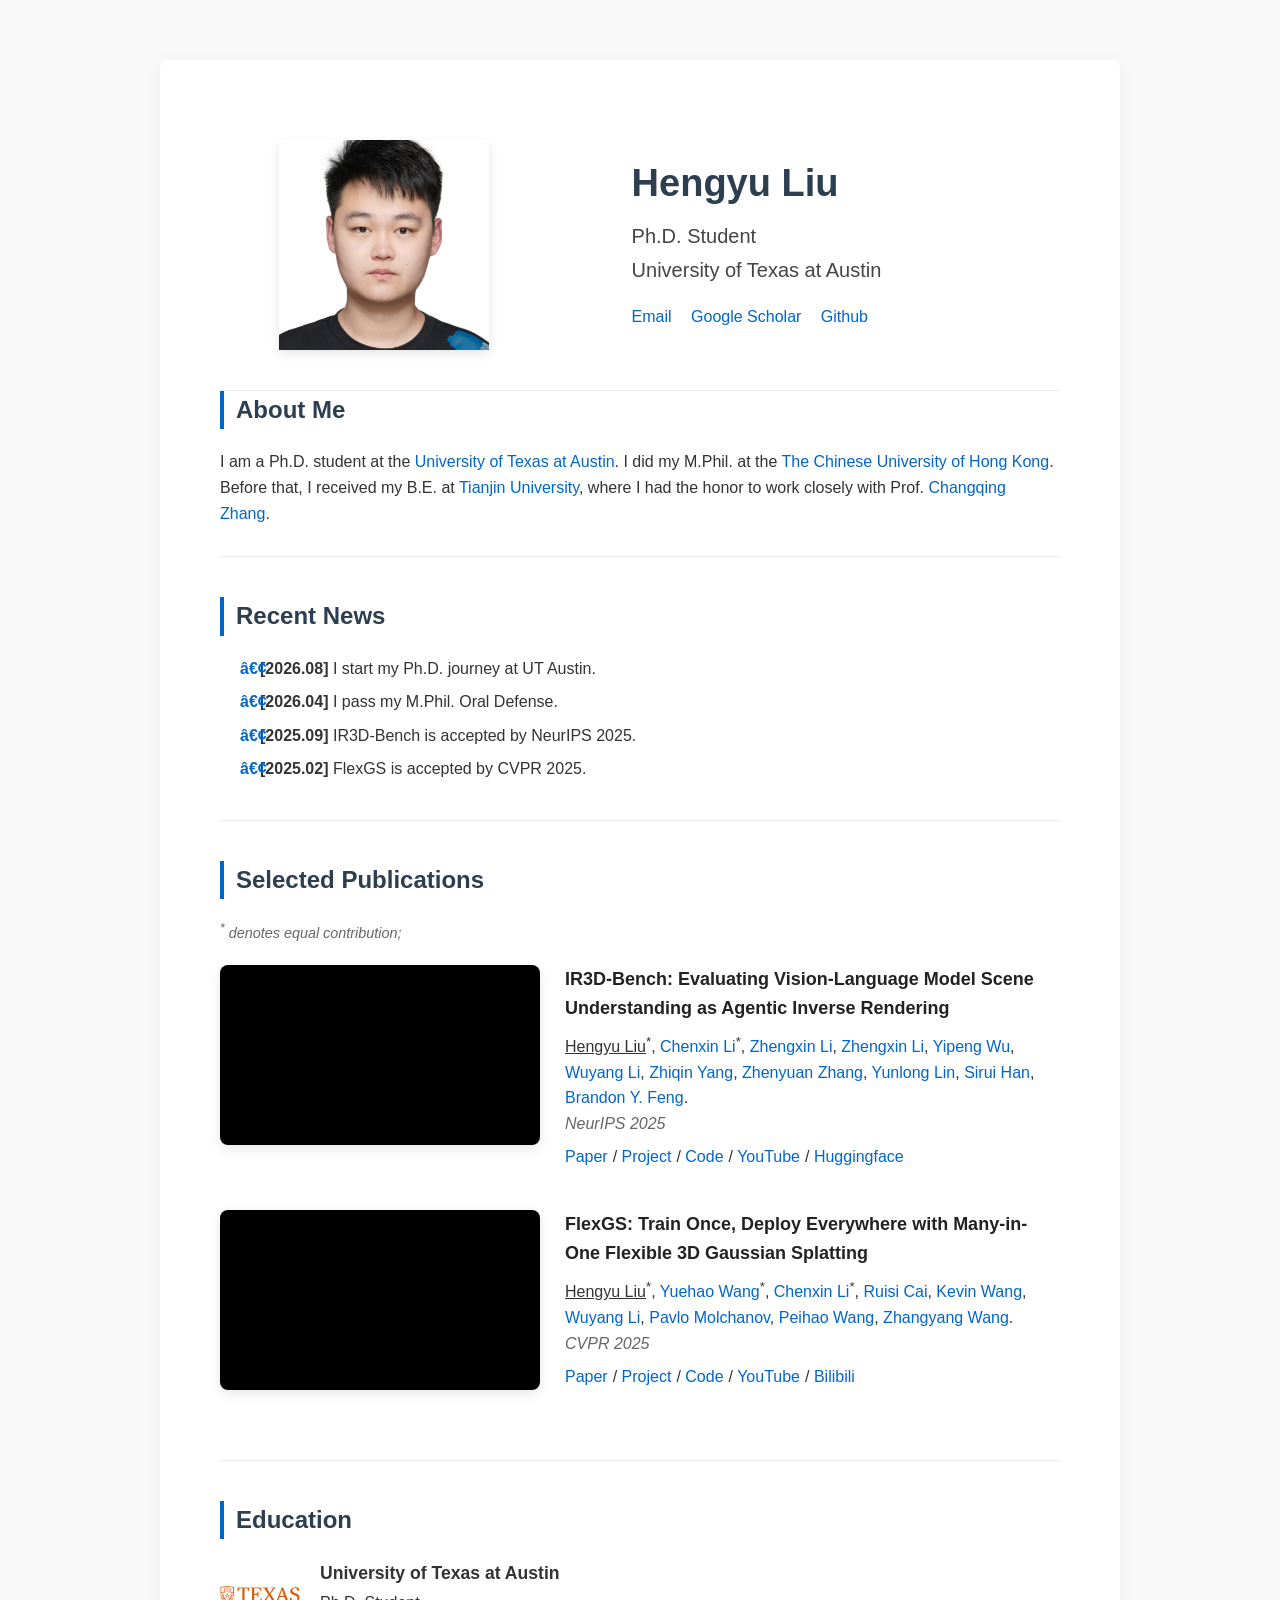
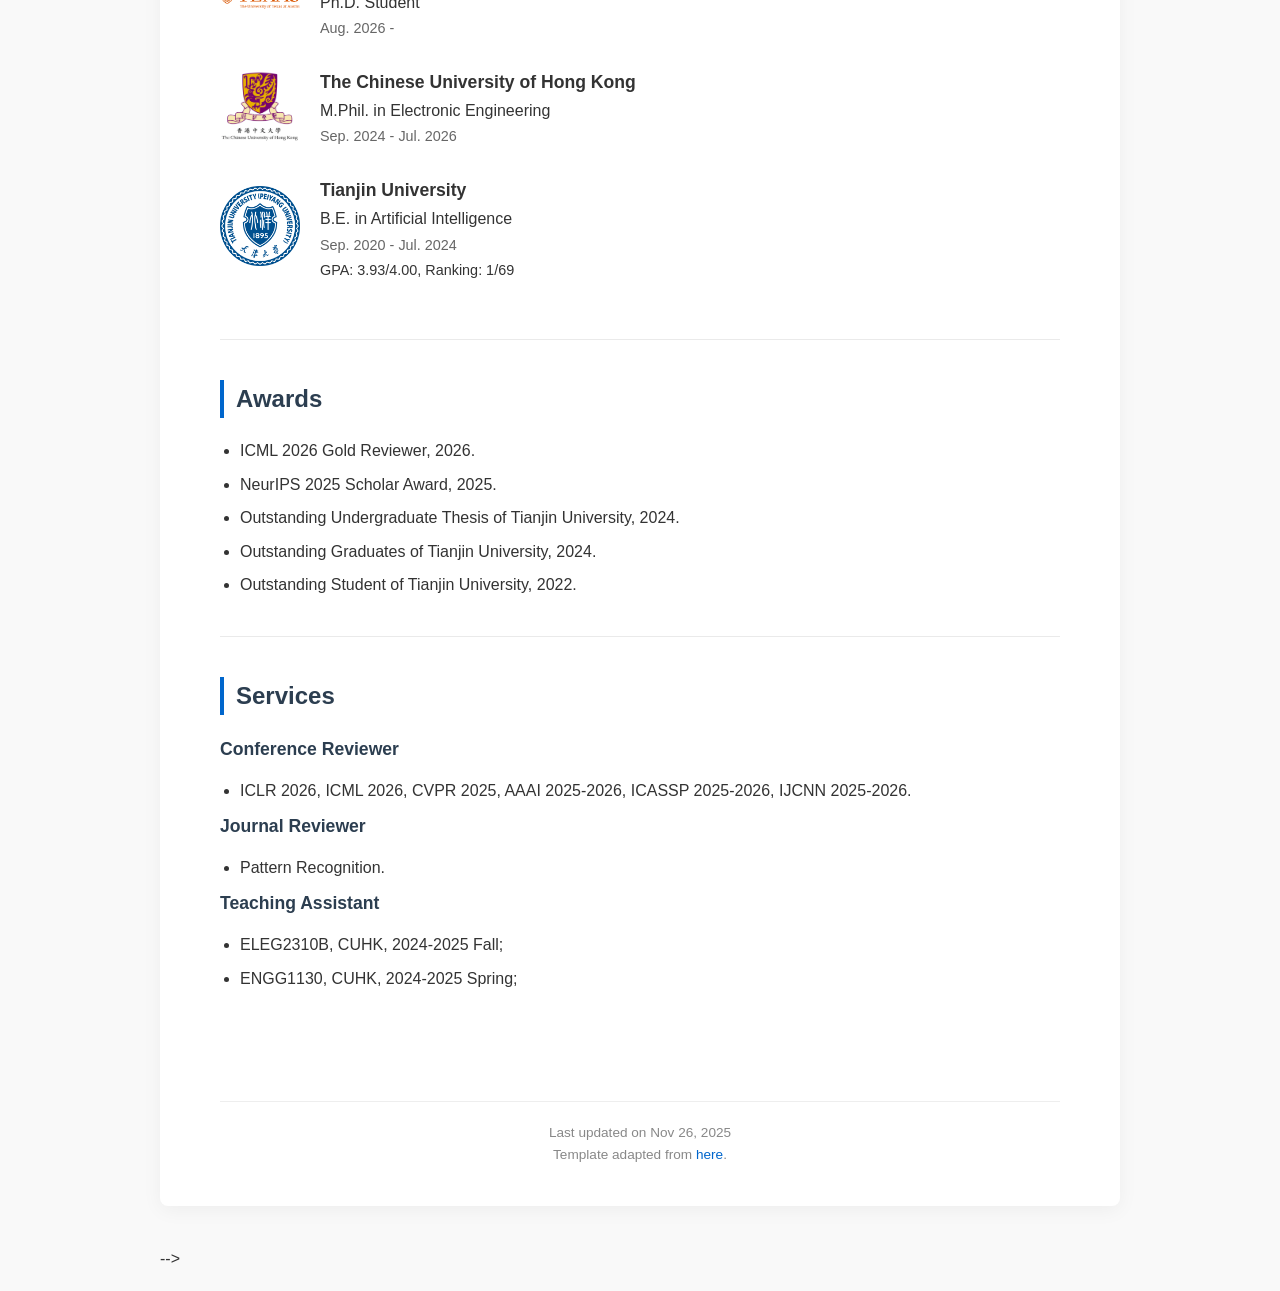
==== index.html @ 603cde4c "Revise profile details and news updates Updated profile information and recent news section." ====
<!DOCTYPE html>
<!-- <!DOCTYPE html>
<html lang="en">

<head>
   <meta charset="UTF-8">
   <meta name="viewport" content="width=device-width, initial-scale=1.0">
   <title>Hengyu Liu's Homepage</title>
   <link rel="shortcut icon" href="./pic/cover.ico" type="image/x-icon">
   
   <!-- Google Fonts -->
<link rel="preconnect" href="https://fonts.googleapis.com">
<link rel="preconnect" href="https://fonts.gstatic.com" crossorigin>
<link href="https://fonts.googleapis.com/css2?family=Lato:wght@300;400;700&family=Roboto:wght@300;400;500;700&display=swap" rel="stylesheet">

<style>
/* --- Global Variables & Reset --- */
:root {
--primary-color: #2c3e50;
--accent-color: #0066cc;
--accent-hover: #004499;
--text-color: #333;
--light-text: #666;
--bg-color: #f9f9f9;
--container-bg: #ffffff;
--border-color: #eaeaea;
--spacing-unit: 20px;
}

* {
box-sizing: border-box;
margin: 0;
padding: 0;
}

body {
font-family: 'Lato', 'Roboto', sans-serif;
background-color: var(--bg-color);
color: var(--text-color);
line-height: 1.6;
font-size: 16px;
}

a {
color: var(--accent-color);
text-decoration: none;
transition: color 0.2s ease;
}

a:hover {
color: var(--accent-hover);
text-decoration: underline;
}

/* --- Layout Container --- */
.container {
max-width: 960px;
margin: 40px auto;
background-color: var(--container-bg);
padding: 40px 60px;
box-shadow: 0 4px 20px rgba(0, 0, 0, 0.05);
border-radius: 8px;
}

section {
margin-bottom: 40px;
border-bottom: 1px solid var(--border-color);
padding-bottom: 30px;
}

section:last-of-type {
border-bottom: none;
}

h1, h2, h3 {
color: var(--primary-color);
margin-bottom: 15px;
}

h1 { font-size: 2.2rem; font-weight: 700; }
h2 { font-size: 1.5rem; border-left: 4px solid var(--accent-color); padding-left: 12px; margin-bottom: 20px; }
h3 { font-size: 1.1rem; font-weight: 600; }

/* --- Profile Section --- */
.profile-section {
display: flex;           /* 使用弹性布局让图片和文字并排 */
align-items: center;     /* 垂直居中对齐 */
max-width: 1000px;        /* 限制最大宽度 */
margin: 0 auto;          /* 居中显示 */
padding: 40px 0;

/* 【关键修改 1】文字整体向右移动 */
/* 增加 gap 的数值，可以让文字离图片更远，从而视觉上向右移 */
gap: 17%; 
}

.profile-img {
width: 210px;            /* 头像宽度 */
height: 210px;           /* 头像高度 */

object-fit: cover;       /* 防止图片变形 */
box-shadow: 0 4px 10px rgba(0,0,0,0.1); /* 轻微阴影 */
flex-shrink: 0;          /* 防止头像被压缩 */
margin-left: 7%; /* 你可以调整这个值 */
}

/* --- 文字信息容器 --- */
.profile-info {
text-align: left;
}

.profile-info h1 {
font-size: 38px;
font-weight: 700;
color: #2c3e50;

/* 名字下方的间距 */
margin: 0 0 15px 0; 
line-height: 1.2;
}

/* --- 详细信息 (H3) --- */
/* 【关键修改 2】行间距变小 */
.profile-info h3 {
font-size: 20px;
font-weight: 400; /* 去掉加粗，让它看起来更像正文 */
color: #444;

/* 这里控制行间距：上下边距设得很小 */
margin: 0 0 6px 0; 
line-height: 1.4;
}

/* --- 链接区域 --- */
.profile-links {
margin-top: 20px; /* 链接与上方文字的距离 */
}

.profile-links a {
color: #0066cc;
text-decoration: none;
margin-right: 15px; /* 链接之间的间距 */
font-weight: 500;
font-size: 16px;
}

.profile-links a:hover {
text-decoration: underline;
}

/* 手机端适配：屏幕变窄时自动改为上下排列 */
@media (max-width: 768px) {
.profile-section {
flex-direction: column;
text-align: center;
gap: 20px;
}
.profile-info {
text-align: center;
}
}

/* --- News Section --- */
ul { padding-left: 20px; }
li { margin-bottom: 8px; }

.news-list li {
list-style-type: none;
position: relative;
padding-left: 20px;
}
.news-list li::before {
content: "•";
color: var(--accent-color);
font-weight: bold;
position: absolute;
left: 0;
}

.hidden-news { display: none; }

button#show-more-btn {
background-color: transparent;
border: 1px solid var(--accent-color);
color: var(--accent-color);
padding: 6px 12px;
border-radius: 4px;
cursor: pointer;
font-size: 0.9rem;
margin-top: 10px;
transition: all 0.2s;
}

button#show-more-btn:hover {
background-color: var(--accent-color);
color: #fff;
}

/* --- Publications Section --- */
.pub-note {
font-size: 0.9rem;
color: var(--light-text);
margin-bottom: 20px;
font-style: italic;
}

.pub-item {
display: flex;
gap: 25px;
margin-bottom: 30px;
align-items: flex-start;
}

.pub-img-container {
flex-shrink: 0;
width: 220px;
}

.pub-img-container img {
width: 100%;
border-radius: 6px;
box-shadow: 0 2px 8px rgba(0,0,0,0.1);
transition: transform 0.2s;
}

.pub-img-container img:hover {
transform: scale(1.02);
}

.pub-content {
flex-grow: 1;
}

.pub-title {
font-size: 1.1rem;
font-weight: 700;
color: var(--primary-color);
margin-bottom: 6px;
}

.pub-venue {
font-style: italic;
color: var(--light-text);
margin-bottom: 8px;
}

.pub-links a {
margin-right: 12px;
font-size: 0.95rem;
display: inline-block;
}

/* --- Education Section --- */
.edu-item {
display: flex;
gap: 20px;
margin-bottom: 25px;
align-items: center;
}

.edu-logo {
width: 80px;
flex-shrink: 0;
text-align: center;
}

.edu-logo img {
max-width: 100%;
max-height: 80px;
}

.edu-info div { margin-bottom: 2px; }
.edu-school { font-weight: 700; font-size: 1.1rem; }

/* --- Footer --- */
footer {
text-align: center;
font-size: 0.85rem;
color: #888;
margin-top: 60px;
padding-top: 20px;
border-top: 1px solid #eee;
}

/* --- Responsive Design --- */
@media (max-width: 768px) {
.container {
margin: 0;
padding: 20px;
width: 100%;
border-radius: 0;
box-shadow: none;
}

.profile-section {
flex-direction: column;
text-align: center;
gap: 20px;
}

.profile-links {
justify-content: center;
}

.pub-item {
flex-direction: column;
}

.pub-img-container {
width: 100%;
max-width: 300px;
margin-bottom: 10px;
}

.edu-item {
flex-direction: column;
text-align: center;
}
}

body {
font-family: 'Segoe UI', Tahoma, Geneva, Verdana, sans-serif;
line-height: 1.6;
color: #333;
max-width: 1000px;
margin: 0 auto;
padding: 20px;
}

/* 单个发表物项目的布局容器 */
.pub-item {
display: flex;          /* 启用弹性布局，让视频和文字并排 */
gap: 25px;              /* 视频和文字之间的间距 */
margin-bottom: 40px;    /* 每个项目之间的垂直间距 */
align-items: flex-start; /* 顶部对齐 */
}

/* 视频容器：统一控制长宽 */
.pub-img-container {
flex: 0 0 320px;        /* 【关键】固定宽度 320px，不随页面缩放 */
height: 180px;          /* 【关键】固定高度 180px，确保上下一致 */

background-color: #000; /* 背景色，防止视频加载前留白 */
border-radius: 8px;     /* 圆角 */
box-shadow: 0 4px 12px rgba(0,0,0,0.1); /* 阴影效果 */
overflow: hidden;       /* 超出圆角的部分隐藏 */
position: relative;
}

/* 视频本身的样式 */
.pub-img-container video {
width: 100%;            /* 撑满容器宽度 */
height: 100%;           /* 撑满容器高度 */
object-fit: cover;      /* 【核心】保持比例填充，多余部分自动裁剪，不拉伸变形 */
display: block;
}

/* 右侧文字内容区域 */
.pub-content {
flex: 1;                /* 占据剩余的所有宽度 */
display: flex;
flex-direction: column;
justify-content: center; /* 让文字块在垂直方向稍微居中一点，或者用 flex-start 靠上 */
min-height: 180px;       /* 最小高度与视频一致，保证排版整齐 */
}

.pub-title {
font-size: 18px;
font-weight: 700;
margin-bottom: 8px;
color: #222;
}

.pub-authors a {
color: #555;
text-decoration: none;
/* border-bottom: 1px solid #ccc; */

/* 强制去除右边距和内边距，防止句号分离 */
margin: 0 !important;
padding: 0 !important;
display: inline; 
}

.pub-venue {
font-style: italic;
color: #666;
margin-bottom: 8px;
}

.pub-content a {
color: #0066cc;
text-decoration: none;
margin-right: 5px;
}

.pub-content a:hover {
text-decoration: underline;
}

/* 移动端适配：屏幕变窄时改为上下排列 */
@media (max-width: 768px) {
.pub-item {
flex-direction: column;
}
.pub-img-container {
width: 100%;
flex: none;
height: auto;
aspect-ratio: 16/9; /* 移动端保持16:9比例 */
}
.pub-content {
min-height: auto;
}
}
</style>
</head>

<body>

<div class="container">
<!-- Profile Section -->
<section class="profile-section">
<img class="profile-img" src="./pic/3.jpg" alt="Hengyu Liu" onerror="this.src='https://via.placeholder.com/180?text=Avatar'">
<div class="profile-info">
<h1>Hengyu Liu</h1>
<!-- <h3 class="profile-chinese-name">刘恒宇</h3> -->
<h3>Ph.D. Student</h3>
<h3>University of Texas at Austin</h3>
<h3></h3>
<div class="profile-links">
<a href="mailto:hy.liu321@utexas.edu">Email</a>
<a href="https://scholar.google.com/citations?user=UiejE-oAAAAJ&hl=en">Google Scholar</a>
<!-- <a href="#">CV</a> -->
<a href="https://github.com/LiuHengyu321">Github</a>
</div>
</div>
</section>

<!-- About Section -->
<section>
<h2>About Me</h2>
<p>
I am a Ph.D. student at the <a href="https://www.utexas.edu/"> University of Texas at Austin</a>.
I did my M.Phil. at the <a href="https://www.ee.cuhk.edu.hk/en-gb/">The Chinese University of Hong Kong</a>. 
Before that, I received my B.E. at <a href="https://www.tju.edu.cn/">Tianjin University</a>, 
where I had the honor to work closely with Prof. <a href="http://cic.tju.edu.cn/faculty/zhangchangqing/research.html">Changqing Zhang</a>.
<!-- I'm currently focusing on 3D Computer Vision and its application in video worlding and VLM agents. -->
</p>
<!-- <br> -->
<!-- <p>
               I'm currently focusing on 3D Computer Vision and its interaction with Video World Model.
           </p> -->
</section>

<!-- News Section -->
<section>
<h2>Recent News</h2>
<ul class="news-list" id="news-list">
<li><strong>[2026.08]</strong> I start my Ph.D. journey at UT Austin.</li>
<li><strong>[2026.04]</strong> I pass my M.Phil. Oral Defense.</li>
<li><strong>[2025.09]</strong> IR3D-Bench is accepted by NeurIPS 2025.</li>
<li><strong>[2025.02]</strong> FlexGS is accepted by CVPR 2025.</li>
<!-- <li><strong>[2025.01]</strong> Hide-In-Motion is accepted by ICRA 2025.</li> -->
<!-- <li><strong>[2025.01]</strong> InstantSplamp is accepted by ICLR 2025.</li> -->
<!-- <li><strong>[2024.07]</strong> LGS, Endora is accepted by MICCAI 2024.</li> -->
</ul>
</section>

<!-- Publications Section -->
<section>
<h2>Selected Publications</h2>
<!-- My research currently focusing on Vision-Language Model and 3D Computer Vision. Below are my publications. -->
<div class="pub-note"><sup>*</sup> denotes equal contribution;</div>
<div class="pub-item">
<div class="pub-img-container">
<video autoplay loop muted playsinline>
<source src="https://ir3d-bench.github.io/static/img/ir3d-demo1.webm" type="video/mp4">
Your browser does not support the video tag.
</video>
</div>
<div class="pub-content">
<div class="pub-title">IR3D-Bench: Evaluating Vision-Language Model Scene Understanding as Agentic Inverse Rendering</div>
<div class="pub-authors">
<u>Hengyu Liu</u><sup>*</sup>, 
<a href="https://chenxinli001.github.io/">Chenxin Li</a><sup>*</sup>,
<a href="https://github.com/Lizx123456">Zhengxin Li</a>,
<a href="https://github.com/Lizx123456">Zhengxin Li</a>,
<a href="https://github.com/wind-bell999">Yipeng Wu</a>, <br>
<a href="https://wymancv.github.io/wuyang.github.io/">Wuyang Li</a>,
<a href="https://visitworld123.github.io/">Zhiqin Yang</a>,
<a href="https://openreview.net/profile?id=~Zhenyuan_Zhang2">Zhenyuan Zhang</a>,
<a href="https://lyl1015.github.io/">Yunlong Lin</a>,
<a href="https://facultyprofiles.hkust.edu.hk/profiles.php?profile=sirui-han-siruihan">Sirui Han</a>,
<a href="https://brandonyfeng.github.io/">Brandon Y. Feng</a>.
</div>
<div class="pub-venue">NeurIPS 2025</div>
<div>
<a href="https://arxiv.org/abs/2506.23329">Paper</a>/
<a href="https://ir3d-bench.github.io/">Project</a>/
<a href="https://github.com/LiuHengyu321/IR3D-Bench">Code</a>/
<a href="https://youtu.be/tuFEgTn0gnM">YouTube</a>/
<a href="https://huggingface.co/datasets/Piang/IR3D-bench">Huggingface</a>
</div>
</div>
</div>

<!-- Item 2 -->
<div class="pub-item">
<div class="pub-img-container">
<video autoplay loop muted playsinline>
<source src="https://flexgs.github.io/media/demo_video_updated.mp4" type="video/mp4">
Your browser does not support the video tag.
</video>
</div>
<div class="pub-content">
<div class="pub-title">FlexGS: Train Once, Deploy Everywhere with Many-in-One Flexible 3D Gaussian Splatting</div>
<div class="pub-authors">
<u>Hengyu Liu</u><sup>*</sup>, 
<a href="https://yuehaolab.com/">Yuehao Wang</a><sup>*</sup>, 
<a href="https://chenxinli001.github.io/">Chenxin Li</a><sup>*</sup>, 
<a href="https://cairuisi.github.io/">Ruisi Cai</a>,
<a href="https://www.kevin-ai.com/">Kevin Wang</a>,
<a href="https://wymancv.github.io/wuyang.github.io/">Wuyang Li</a>,
<a href="https://www.pmolchanov.com/">Pavlo Molchanov</a>,
<a href="https://peihaowang.github.io/">Peihao Wang</a>,
<a href="https://www.ece.utexas.edu/people/faculty/atlas-wang">Zhangyang Wang</a>.
</div>
<div class="pub-venue">CVPR 2025</div>
<div>
<a href="https://arxiv.org/abs/2506.04174">Paper</a>/
<a href="https://flexgs.github.io/">Project</a>/
<a href="https://github.com/LiuHengyu321/FlexGS">Code</a>/
<a href="https://www.youtube.com/watch?v=k6aDJUfxs4Q">YouTube</a>/
<a href="https://www.bilibili.com/video/BV1tMKwz7E5h/?spm_id_from=333.337.search-card.all.click&vd_source=93eefe5f49ec3d245c36a0e355fd2183">Bilibili</a>
</div>
</div>
</div>

<!-- Paper 2 -->
<!-- <div class="pub-item">
               <div class="pub-img-container">
                   <img src="./paper_img/instantsplamp.png" alt="InstantSplamp" onerror="this.src='https://via.placeholder.com/300x180?text=InstantSplamp'">
               </div>
               <div class="pub-content">
                   <div class="pub-title">InstantSplamp: Fast and Generalizable Stenography Framework for Generative Gaussian Splatting</div>
                   <div class="pub-authors">
                       Chenxin Li<sup>*</sup>, <strong>Hengyu Liu<sup>*</sup></strong>, Zhiwen Fan, Wuyang Li, Yifan Liu, Panwang Pan, Yixuan Yuan.
                   </div>
                   <div class="pub-venue">ICLR 2025</div>
                   <div class="pub-links">
                       <a href="https://proceedings.iclr.cc/paper_files/paper/2025/hash/1e1cf05517b959c1ce5934734efc421b-Abstract-Conference.html">[Paper]</a>
                       <a href="https://gaussian-stego.github.io/">[Project]</a>
                       <a href="https://github.com/CUHK-AIM-Group/InstantSplamp">[Code]</a>
                   </div>
               </div>
           </div> -->

<!-- Paper 3 -->
<!-- <div class="pub-item">
               <div class="pub-img-container">
                   <img src="./paper_img/hide-in-motion.jpg" alt="Hide-in-Motion" onerror="this.src='https://via.placeholder.com/300x180?text=Hide-in-Motion'">
               </div>
               <div class="pub-content">
                   <div class="pub-title">Hide-in-Motion: Embedding Steganographic Copyright Information into 4D Gaussian Splatting Assets</div>
                   <div class="pub-authors">
                       <strong>Hengyu Liu<sup>*</sup></strong>, Chenxin Li<sup>*</sup>, Wentao Pan, Zhiqin Yang, Yifeng Yang, Yifan Liu, Wuyang Li, Yixuan Yuan.
                   </div>
                   <div class="pub-venue">ICRA 2025</div>
                   <div class="pub-links">
                       <a href="https://ieeexplore.ieee.org/abstract/document/11128285">[Paper]</a>
                   </div>
               </div>
           </div> -->

<!-- Paper 4 -->
<!-- <div class="pub-item">
               <div class="pub-img-container">
                   <img src="./paper_img/lgs.png" alt="LGS" onerror="this.src='https://via.placeholder.com/300x180?text=LGS'">
               </div>
               <div class="pub-content">
                   <div class="pub-title">LGS: A Light-weight 4D Gaussian Splatting for Efficient Surgical Scene Reconstruction</div>
                   <div class="pub-authors">
                       <strong>Hengyu Liu<sup>*</sup></strong>, Yifan Liu<sup>*</sup>, Chenxin Li<sup>*</sup>, Wuyang Li, Yixuan Yuan.
                   </div>
                   <div class="pub-venue">MICCAI 2024</div>
                   <div class="pub-links">
                       <a href="https://arxiv.org/abs/2406.16073">[Paper]</a>
                       <a href="https://lgs-endo.github.io/">[Project]</a>
                       <a href="https://github.com/CUHK-AIM-Group/LGS">[Code]</a>
                   </div>
               </div>
           </div> -->

</section>

<!-- Education Section -->
<section>
<h2>Education</h2>

<div class="edu-item">
<div class="edu-logo">
<img src="./pic/ut_logo.png" alt="UT" onerror="this.src='https://via.placeholder.com/80?text=CUHK'">
</div>
<div class="edu-info">
<div class="edu-school">University of Texas at Austin</div>
<div>Ph.D. Student</div>
<div style="color: #666; font-size: 0.9rem;">Aug. 2026 - </div>
</div>
</div>

<div class="edu-item">
<div class="edu-logo">
<img src="./pic/cuhk_logo.png" alt="CUHK" onerror="this.src='https://via.placeholder.com/80?text=CUHK'">
</div>
<div class="edu-info">
<div class="edu-school">The Chinese University of Hong Kong</div>
<div>M.Phil. in Electronic Engineering</div>
<div style="color: #666; font-size: 0.9rem;">Sep. 2024 - Jul. 2026</div>
</div>
</div>

<div class="edu-item">
<div class="edu-logo">
<img src="./pic/TJU_logo.png" alt="TJU" onerror="this.src='https://via.placeholder.com/80?text=TJU'">
</div>
<div class="edu-info">
<div class="edu-school">Tianjin University</div>
<div>B.E. in Artificial Intelligence</div>
<!-- <div>B.E. </div> -->
<div style="color: #666; font-size: 0.9rem;">Sep. 2020 - Jul. 2024</div>
<div style="font-size: 0.9rem;">GPA: 3.93/4.00, Ranking: 1/69</div>
</div>
</div>
</section>

<!-- Awards Section -->
<section>
<h2>Awards</h2>
<ul>
<li>ICML 2026 Gold Reviewer, 2026.</li>
<li>NeurIPS 2025 Scholar Award, 2025.</li>
<li>Outstanding Undergraduate Thesis of Tianjin University, 2024.</li>
<li>Outstanding Graduates of Tianjin University, 2024.</li>
<li>Outstanding Student of Tianjin University, 2022.</li>
</ul>
</section>

<!-- Services Section -->
<section>
<h2>Services</h2>
<h3>Conference Reviewer</h3>
<ul>
<li>ICLR 2026, ICML 2026, CVPR 2025, AAAI 2025-2026, ICASSP 2025-2026, IJCNN 2025-2026.</li>
</ul>
<h3>Journal Reviewer</h3>
<ul>
<li>Pattern Recognition.</li>
</ul>
<h3>Teaching Assistant</h3>
<ul>
<li>ELEG2310B, CUHK, 2024-2025 Fall;</li>
<li>ENGG1130, CUHK, 2024-2025 Spring;</li>
</ul>


<div style="margin-top: 20px;">
<script type="text/javascript" id="clustrmaps" src="//clustrmaps.com/map_v2.js?d=IkOFG16vHZE12ExtgOnXo1JCutw8o4DHsDARY-SW9b4&cl=ffffff&w=a"></script>
</div>
</section>

<!-- Footer -->
<footer>
<p>Last updated on <time datetime="2025-11-26">Nov 26, 2025</time></p>
<p>Template adapted from <a href="https://www.xzhou.me/">here</a>.</p>
</footer>
</div>

<script>
// Logic for "Show More" button in News section
document.getElementById('show-more-btn').addEventListener('click', function() {
const hiddenItems = document.querySelectorAll('.hidden-news');
hiddenItems.forEach(item => {
item.style.display = 'list-item';
// Optional: add a small fade-in effect
item.style.opacity = 0;
setTimeout(() => item.style.opacity = 1, 50);
item.style.transition = 'opacity 0.5s';
});
this.style.display = 'none'; 
});
</script>
</body>
</html>
</html> -->
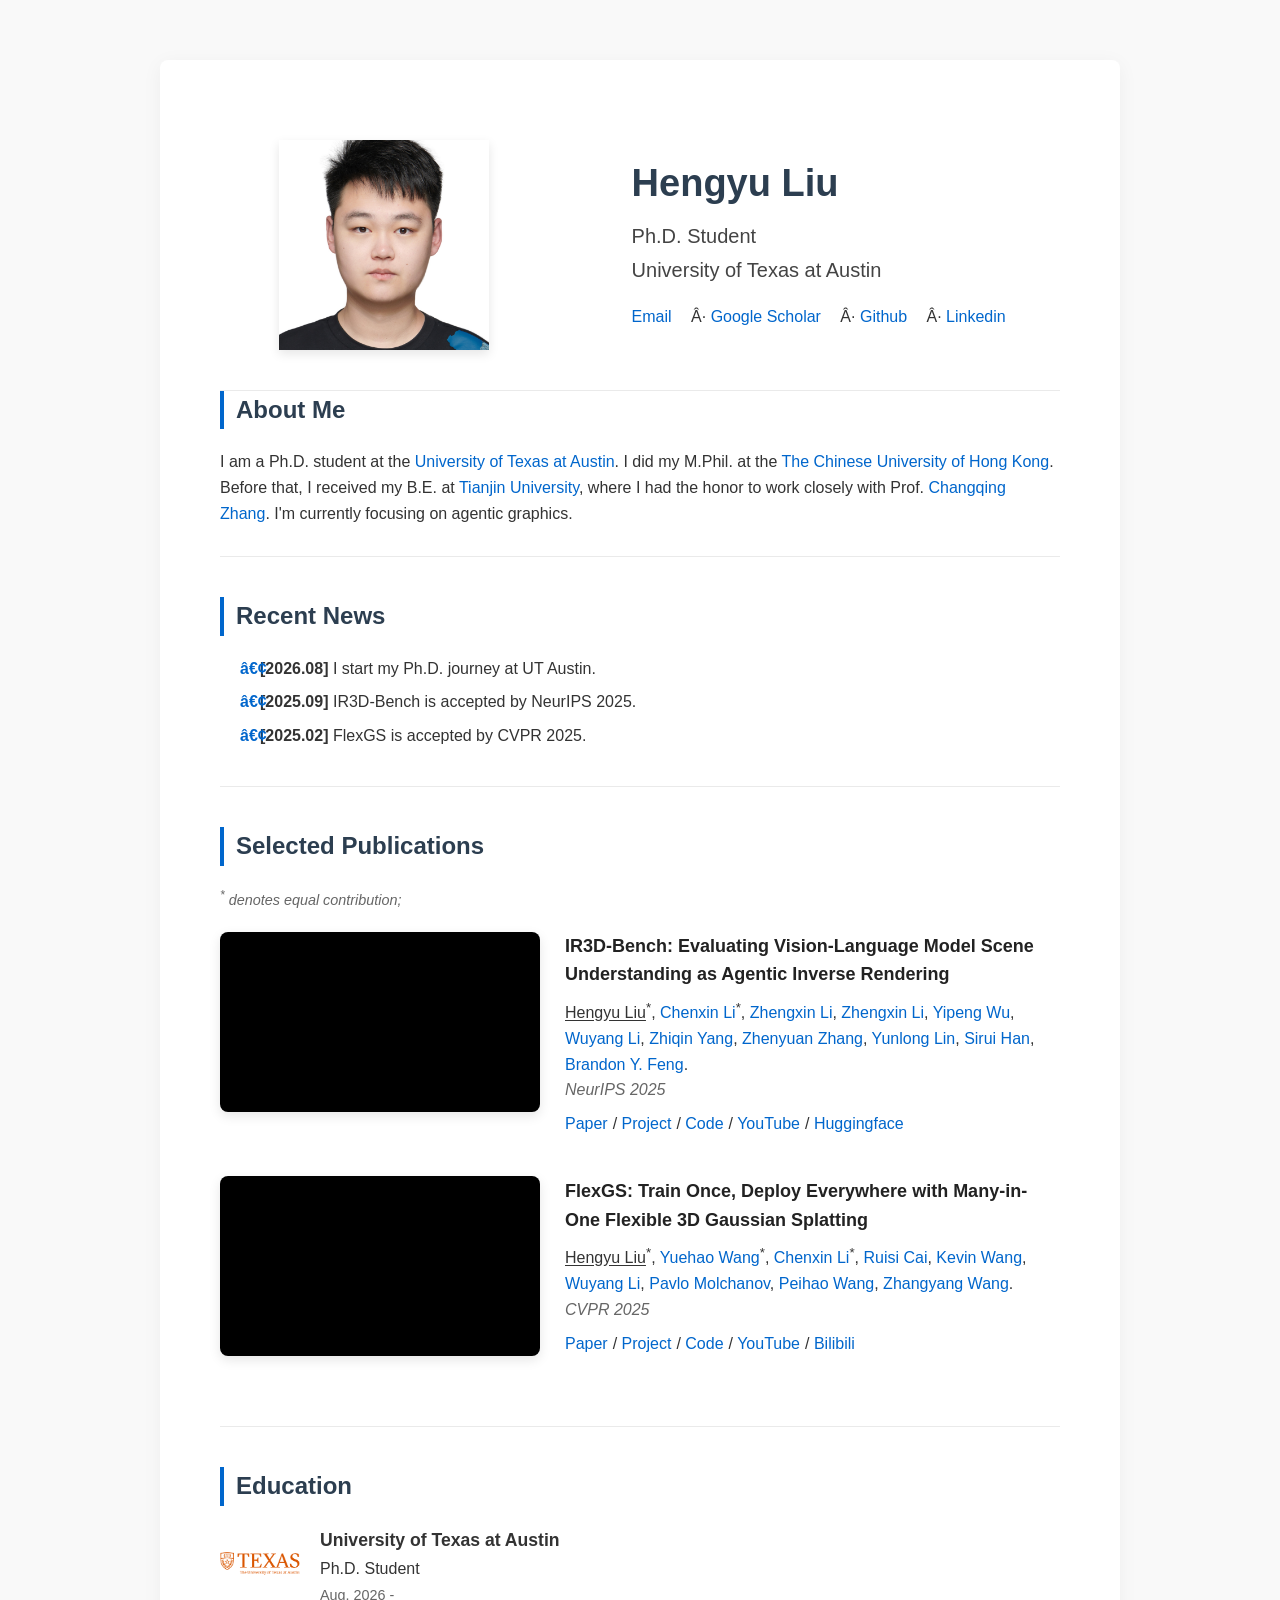
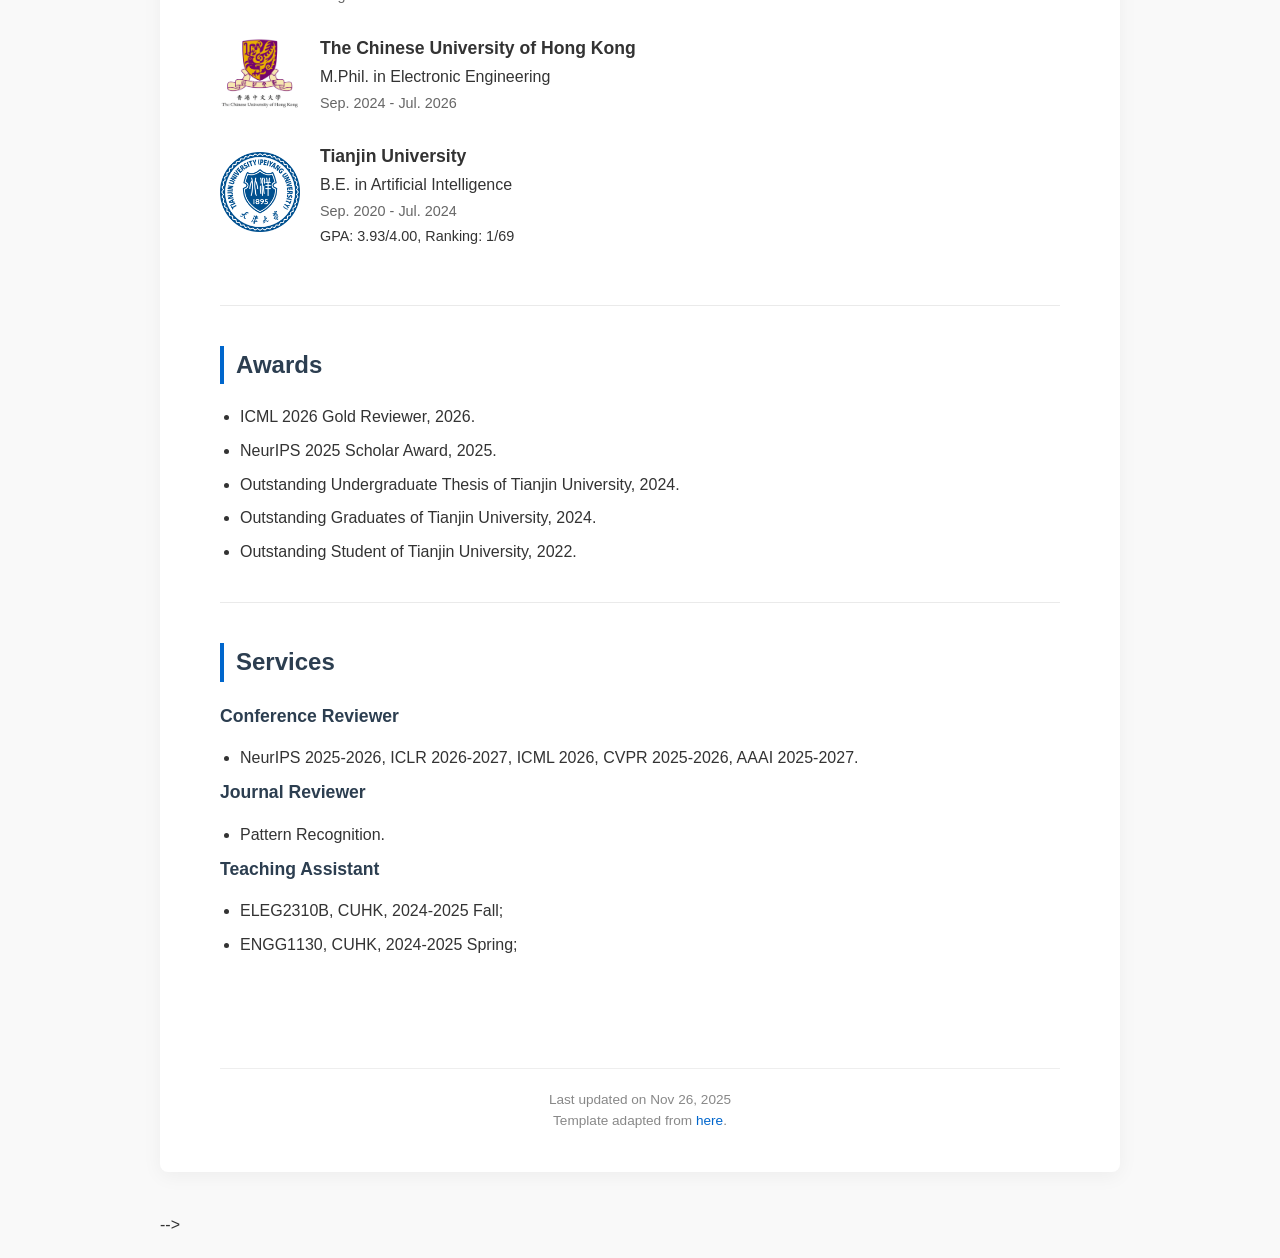
==== commit 032a1c84: "Revise profile links and update research focus Updated profile links and recent news sections. Chang" ====
--- a/index.html
+++ b/index.html
@@ -429,10 +429,12 @@
 <h3>University of Texas at Austin</h3>
 <h3></h3>
 <div class="profile-links">
-<a href="mailto:hy.liu321@utexas.edu">Email</a>
-<a href="https://scholar.google.com/citations?user=UiejE-oAAAAJ&hl=en">Google Scholar</a>
+<a href="mailto:hy.liu321@utexas.edu">Email</a> · 
+<a href="https://scholar.google.com/citations?user=UiejE-oAAAAJ&hl=en">Google Scholar</a> · 
 <!-- <a href="#">CV</a> -->
-<a href="https://github.com/LiuHengyu321">Github</a>
+<a href="https://github.com/LiuHengyu321">Github</a> · 
+<a href="https://www.linkedin.com/in/hengyu-liu-109492309/">Linkedin</a>
+
 </div>
 </div>
 </section>
@@ -445,7 +447,7 @@
 I did my M.Phil. at the <a href="https://www.ee.cuhk.edu.hk/en-gb/">The Chinese University of Hong Kong</a>. 
 Before that, I received my B.E. at <a href="https://www.tju.edu.cn/">Tianjin University</a>, 
 where I had the honor to work closely with Prof. <a href="http://cic.tju.edu.cn/faculty/zhangchangqing/research.html">Changqing Zhang</a>.
-<!-- I'm currently focusing on 3D Computer Vision and its application in video worlding and VLM agents. -->
+I'm currently focusing on agentic graphics.
 </p>
 <!-- <br> -->
 <!-- <p>
@@ -458,7 +460,7 @@
 <h2>Recent News</h2>
 <ul class="news-list" id="news-list">
 <li><strong>[2026.08]</strong> I start my Ph.D. journey at UT Austin.</li>
-<li><strong>[2026.04]</strong> I pass my M.Phil. Oral Defense.</li>
+<!-- <li><strong>[2026.04]</strong> I pass my M.Phil. Oral Defense.</li> -->
 <li><strong>[2025.09]</strong> IR3D-Bench is accepted by NeurIPS 2025.</li>
 <li><strong>[2025.02]</strong> FlexGS is accepted by CVPR 2025.</li>
 <!-- <li><strong>[2025.01]</strong> Hide-In-Motion is accepted by ICRA 2025.</li> -->
@@ -651,7 +653,7 @@
 <h2>Services</h2>
 <h3>Conference Reviewer</h3>
 <ul>
-<li>ICLR 2026, ICML 2026, CVPR 2025, AAAI 2025-2026, ICASSP 2025-2026, IJCNN 2025-2026.</li>
+<li>NeurIPS 2025-2026, ICLR 2026-2027, ICML 2026, CVPR 2025-2026, AAAI 2025-2027.</li>
 </ul>
 <h3>Journal Reviewer</h3>
 <ul>
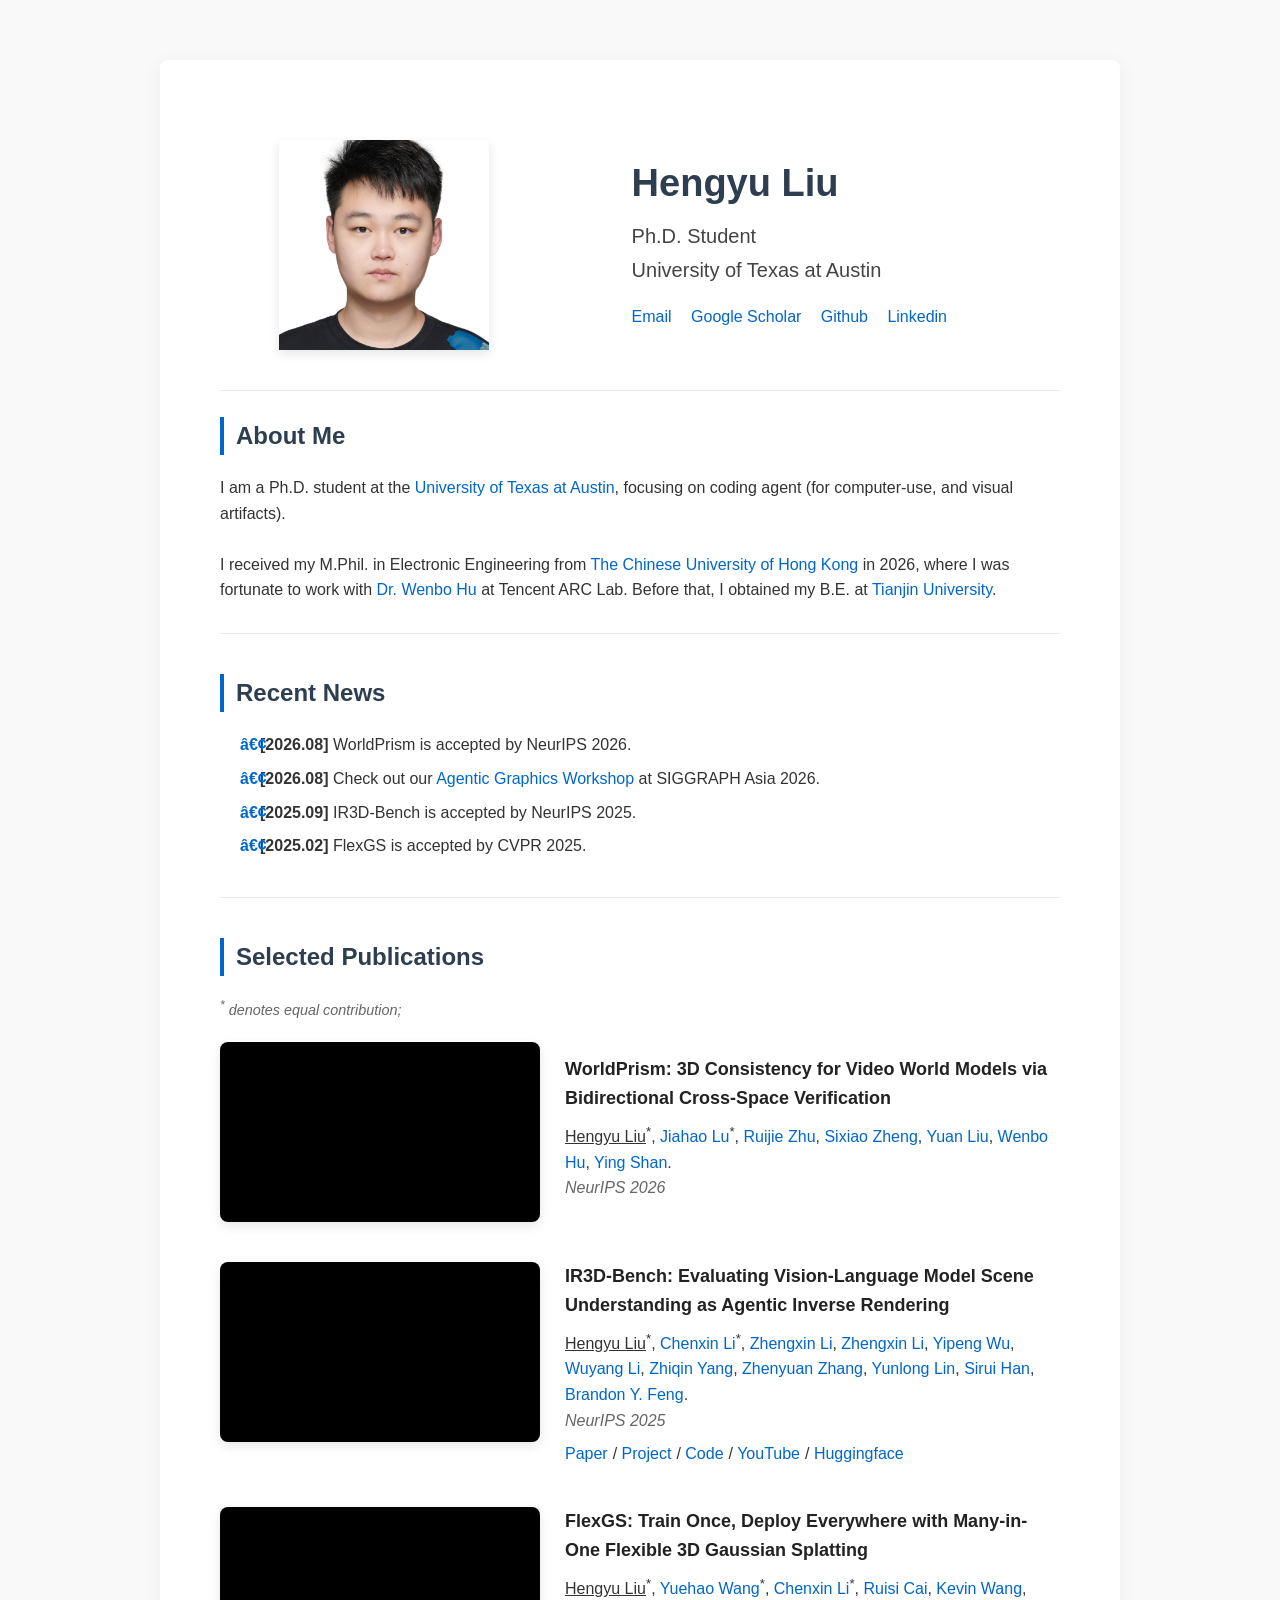
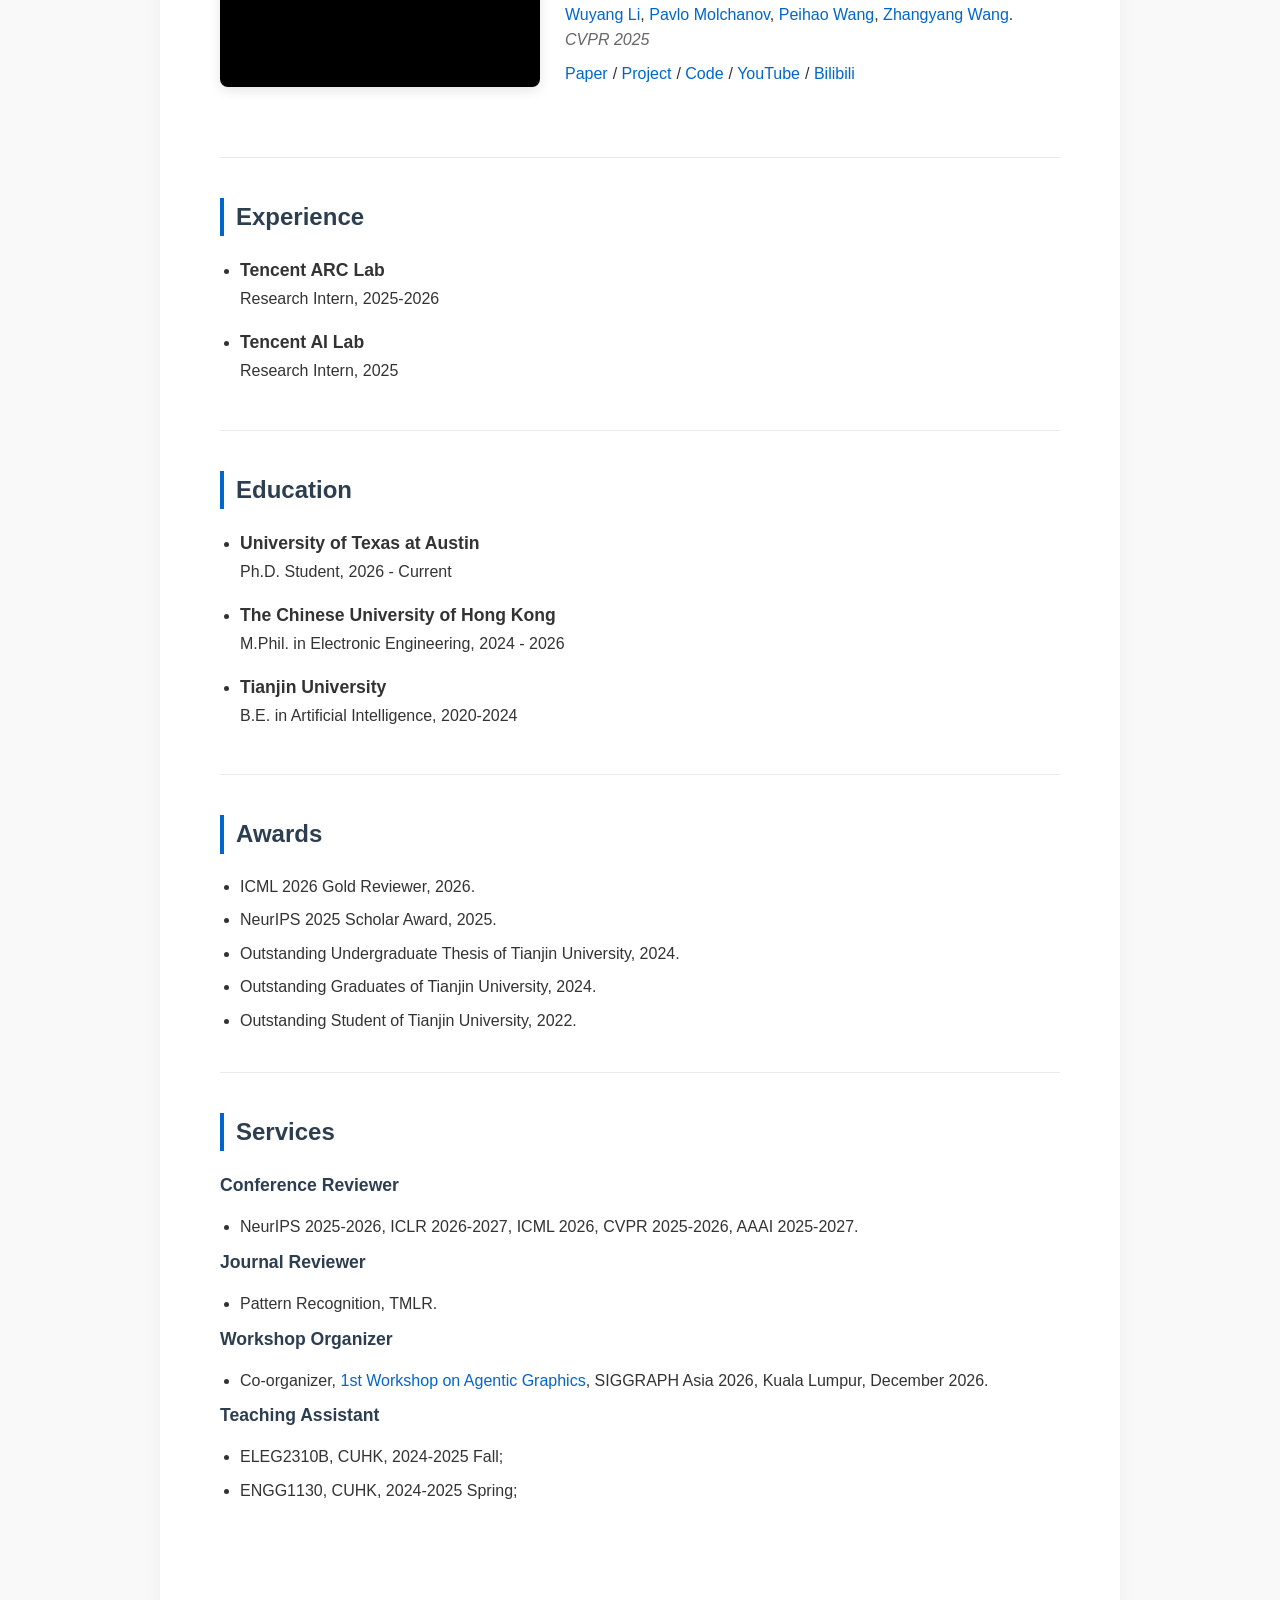
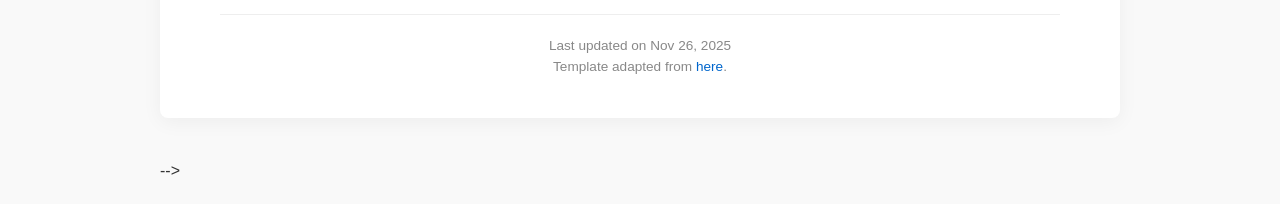
==== commit 137c04fc: "Update homepage: workshop organizer entry, WorldPrism demo video, plain-list education section" ====
--- a/index.html
+++ b/index.html
@@ -251,26 +251,10 @@
 }
 
 /* --- Education Section --- */
-.edu-item {
-display: flex;
-gap: 20px;
-margin-bottom: 25px;
-align-items: center;
-}
-
-.edu-logo {
-width: 80px;
-flex-shrink: 0;
-text-align: center;
-}
-
-.edu-logo img {
-max-width: 100%;
-max-height: 80px;
-}
-
-.edu-info div { margin-bottom: 2px; }
+.edu-list li { margin-bottom: 16px; }
+.edu-list li > div { margin-bottom: 2px; }
 .edu-school { font-weight: 700; font-size: 1.1rem; }
+.edu-date { color: #666; font-size: 0.9rem; }
 
 /* --- Footer --- */
 footer {
@@ -312,10 +296,6 @@
 margin-bottom: 10px;
 }
 
-.edu-item {
-flex-direction: column;
-text-align: center;
-}
 }
 
 body {
@@ -429,25 +409,26 @@
 <h3>University of Texas at Austin</h3>
 <h3></h3>
 <div class="profile-links">
-<a href="mailto:hy.liu321@utexas.edu">Email</a> · 
-<a href="https://scholar.google.com/citations?user=UiejE-oAAAAJ&hl=en">Google Scholar</a> · 
+<a href="mailto:hy.liu321@utexas.edu">Email</a>
+<a href="https://scholar.google.com/citations?user=UiejE-oAAAAJ&hl=en">Google Scholar</a>
 <!-- <a href="#">CV</a> -->
-<a href="https://github.com/LiuHengyu321">Github</a> · 
+<a href="https://github.com/LiuHengyu321">Github</a>
 <a href="https://www.linkedin.com/in/hengyu-liu-109492309/">Linkedin</a>
-
 </div>
 </div>
 </section>
 
+<br>
 <!-- About Section -->
 <section>
 <h2>About Me</h2>
 <p>
-I am a Ph.D. student at the <a href="https://www.utexas.edu/"> University of Texas at Austin</a>.
-I did my M.Phil. at the <a href="https://www.ee.cuhk.edu.hk/en-gb/">The Chinese University of Hong Kong</a>. 
-Before that, I received my B.E. at <a href="https://www.tju.edu.cn/">Tianjin University</a>, 
-where I had the honor to work closely with Prof. <a href="http://cic.tju.edu.cn/faculty/zhangchangqing/research.html">Changqing Zhang</a>.
-I'm currently focusing on agentic graphics.
+I am a Ph.D. student at the <a href="https://www.utexas.edu/"> University of Texas at Austin</a>, focusing on coding agent (for computer-use, and visual artifacts).
+<br> <br>
+I received my M.Phil. in Electronic Engineering from <a href="https://www.ee.cuhk.edu.hk/en-gb/">The Chinese University of Hong Kong</a> in 2026,
+where I was fortunate to work with <a href="https://wbhu.github.io/"> Dr. Wenbo Hu</a> at Tencent ARC Lab.
+Before that, I obtained my B.E. at <a href="https://www.tju.edu.cn/">Tianjin University</a>.
+<!-- where I had the honor to work closely with Prof. <a href="http://cic.tju.edu.cn/faculty/zhangchangqing/research.html">Changqing Zhang</a>. -->
 </p>
 <!-- <br> -->
 <!-- <p>
@@ -459,7 +440,9 @@
 <section>
 <h2>Recent News</h2>
 <ul class="news-list" id="news-list">
-<li><strong>[2026.08]</strong> I start my Ph.D. journey at UT Austin.</li>
+<li><strong>[2026.08]</strong> WorldPrism is accepted by NeurIPS 2026.</li>
+<li><strong>[2026.08]</strong> Check out our  <a href="https://agenticgraphics.github.io/" target="_blank" rel="noopener">Agentic Graphics Workshop</a> at SIGGRAPH Asia 2026.</li>
+<!-- <li><strong>[2026.08]</strong> I start my Ph.D. journey at UT Austin.</li> -->
 <!-- <li><strong>[2026.04]</strong> I pass my M.Phil. Oral Defense.</li> -->
 <li><strong>[2025.09]</strong> IR3D-Bench is accepted by NeurIPS 2025.</li>
 <li><strong>[2025.02]</strong> FlexGS is accepted by CVPR 2025.</li>
@@ -474,6 +457,40 @@
 <h2>Selected Publications</h2>
 <!-- My research currently focusing on Vision-Language Model and 3D Computer Vision. Below are my publications. -->
 <div class="pub-note"><sup>*</sup> denotes equal contribution;</div>
+
+
+<!-- Item 2 -->
+<div class="pub-item">
+<div class="pub-img-container">
+<video autoplay loop muted playsinline>
+<source src="media/demo_video.mp4" type="video/mp4">
+Your browser does not support the video tag.
+</video>
+</div>
+<div class="pub-content">
+<div class="pub-title">WorldPrism: 3D Consistency for Video World Models via Bidirectional Cross-Space Verification</div>
+<div class="pub-authors">
+<u>Hengyu Liu</u><sup>*</sup>, 
+<a href="https://scholar.google.com/citations?user=cRpteW4AAAAJ&hl=zh-CN">Jiahao Lu</a><sup>*</sup>, 
+<a href="https://ruijiezhu94.github.io/ruijiezhu/">Ruijie Zhu</a>, 
+<a href="https://sixiaozheng.github.io/">Sixiao Zheng</a>,
+<a href="https://liuyuan-pal.github.io/">Yuan Liu</a>,
+<a href="https://wbhu.github.io/">Wenbo Hu</a>,
+<a href="https://www.linkedin.com/in/yingshanprofile/">Ying Shan</a>.
+</div>
+<div class="pub-venue">NeurIPS 2026</div>
+<!-- <div>
+<a href="https://arxiv.org/abs/2506.04174">Paper</a>/
+<a href="https://flexgs.github.io/">Project</a>/
+<a href="https://github.com/LiuHengyu321/FlexGS">Code</a>/
+<a href="https://www.youtube.com/watch?v=k6aDJUfxs4Q">YouTube</a>/
+<a href="https://www.bilibili.com/video/BV1tMKwz7E5h/?spm_id_from=333.337.search-card.all.click&vd_source=93eefe5f49ec3d245c36a0e355fd2183">Bilibili</a>
+</div> -->
+</div>
+</div>
+
+<!-- Item 2 -->
+
 <div class="pub-item">
 <div class="pub-img-container">
 <video autoplay loop muted playsinline>
@@ -596,45 +613,43 @@
 
 </section>
 
+<section>
+<h2>Experience</h2>
+<ul class="edu-list">
+<li>
+<div class="edu-school">Tencent ARC Lab</div>
+<div>Research Intern, 2025-2026</div>
+</li>
+<li>
+<div class="edu-school">Tencent AI Lab</div>
+<div>Research Intern, 2025</div>
+</li>
+</ul>
+</section>
+
 <!-- Education Section -->
 <section>
 <h2>Education</h2>
-
-<div class="edu-item">
-<div class="edu-logo">
-<img src="./pic/ut_logo.png" alt="UT" onerror="this.src='https://via.placeholder.com/80?text=CUHK'">
-</div>
-<div class="edu-info">
+<ul class="edu-list">
+<li>
 <div class="edu-school">University of Texas at Austin</div>
-<div>Ph.D. Student</div>
-<div style="color: #666; font-size: 0.9rem;">Aug. 2026 - </div>
-</div>
-</div>
-
-<div class="edu-item">
-<div class="edu-logo">
-<img src="./pic/cuhk_logo.png" alt="CUHK" onerror="this.src='https://via.placeholder.com/80?text=CUHK'">
-</div>
-<div class="edu-info">
+<div>Ph.D. Student, 2026 - Current</div>
+<!-- <div class="edu-date">/div> -->
+</li>
+<li>
 <div class="edu-school">The Chinese University of Hong Kong</div>
-<div>M.Phil. in Electronic Engineering</div>
-<div style="color: #666; font-size: 0.9rem;">Sep. 2024 - Jul. 2026</div>
-</div>
-</div>
-
-<div class="edu-item">
-<div class="edu-logo">
-<img src="./pic/TJU_logo.png" alt="TJU" onerror="this.src='https://via.placeholder.com/80?text=TJU'">
-</div>
-<div class="edu-info">
+<div>M.Phil. in Electronic Engineering, 2024 - 2026</div>
+<!-- <div class="edu-date">Sep. 2024 - Jul. 2026</div> -->
+</li>
+<li>
 <div class="edu-school">Tianjin University</div>
-<div>B.E. in Artificial Intelligence</div>
-<!-- <div>B.E. </div> -->
-<div style="color: #666; font-size: 0.9rem;">Sep. 2020 - Jul. 2024</div>
-<div style="font-size: 0.9rem;">GPA: 3.93/4.00, Ranking: 1/69</div>
-</div>
-</div>
+<div>B.E. in Artificial Intelligence, 2020-2024</div>
+<!-- <div class="edu-date">Sep. 2020 - Jul. 2024</div> -->
+<!-- <div style="font-size: 0.9rem;">GPA: 3.93/4.00, Ranking: 1/69</div> -->
+</li>
+</ul>
 </section>
+
 
 <!-- Awards Section -->
 <section>
@@ -657,7 +672,11 @@
 </ul>
 <h3>Journal Reviewer</h3>
 <ul>
-<li>Pattern Recognition.</li>
+<li>Pattern Recognition, TMLR.</li> 
+</ul>
+<h3> Workshop Organizer</h3>
+<ul>
+<li>Co-organizer, <a href="https://agenticgraphics.github.io/" target="_blank" rel="noopener">1st Workshop on Agentic Graphics</a>, SIGGRAPH Asia 2026, Kuala Lumpur, December 2026.</li>
 </ul>
 <h3>Teaching Assistant</h3>
 <ul>
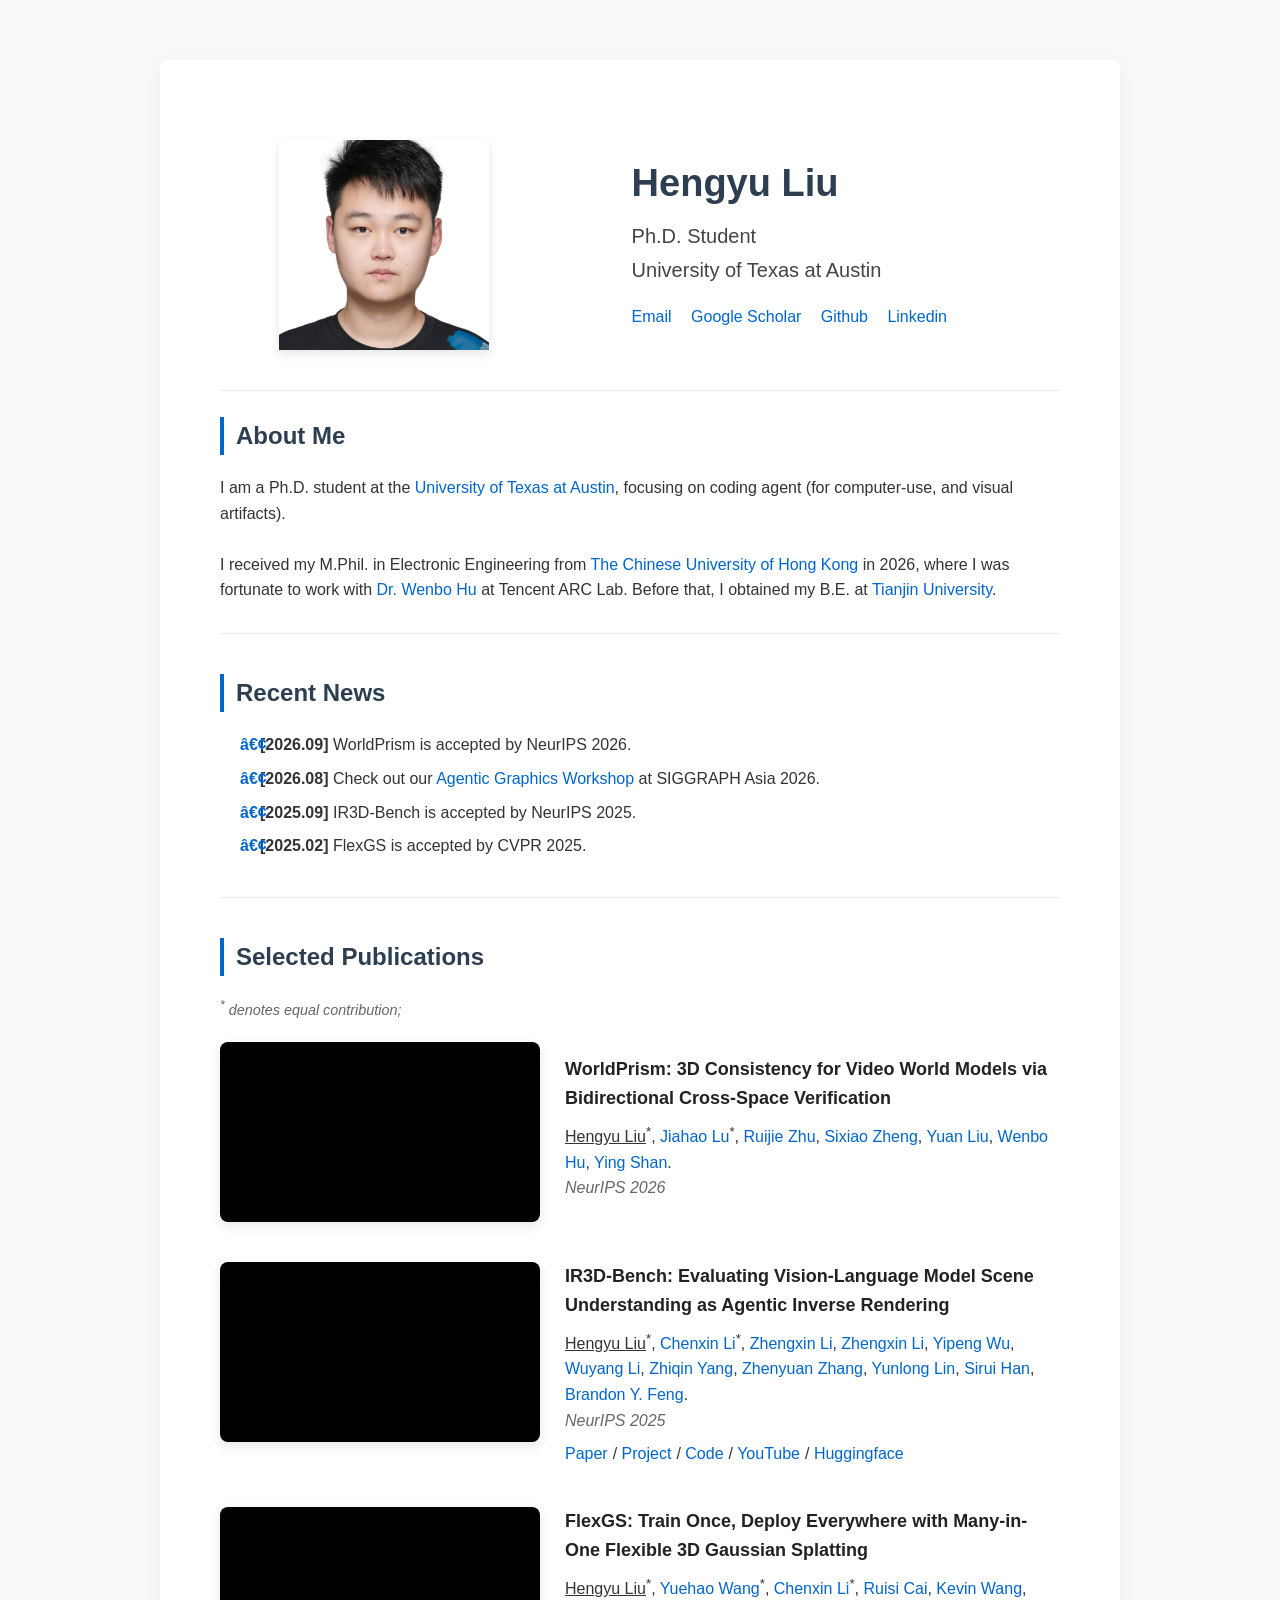
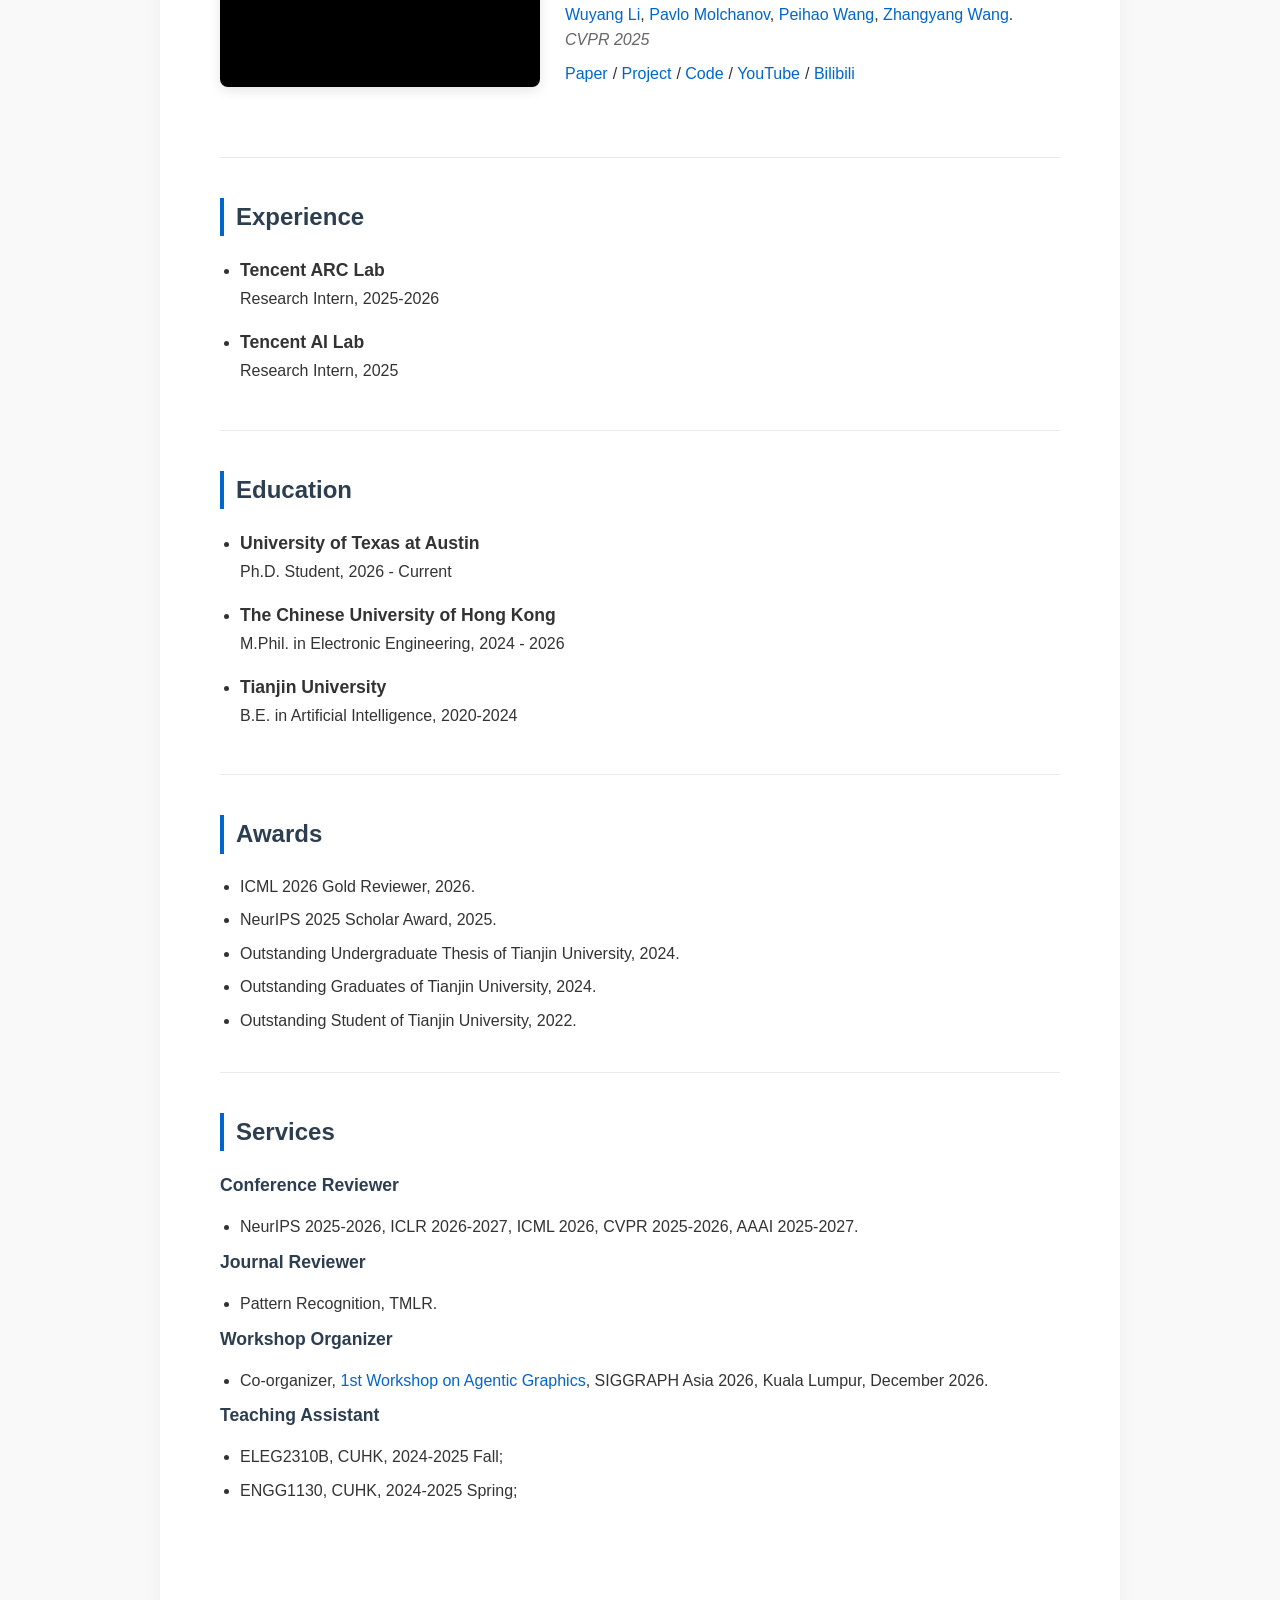
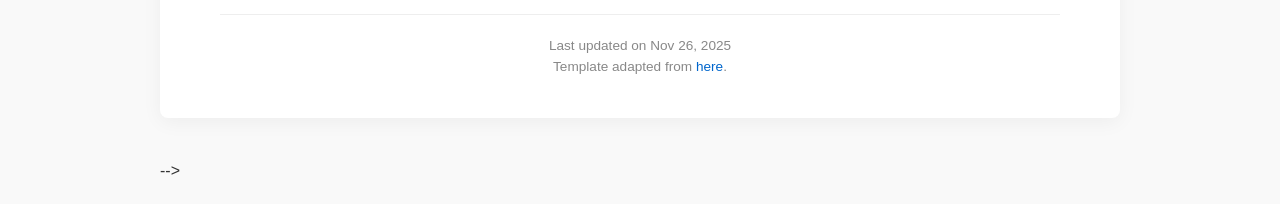
==== commit 65536184: "Update recent news items in index.html" ====
--- a/index.html
+++ b/index.html
@@ -440,7 +440,7 @@
 <section>
 <h2>Recent News</h2>
 <ul class="news-list" id="news-list">
-<li><strong>[2026.08]</strong> WorldPrism is accepted by NeurIPS 2026.</li>
+<li><strong>[2026.09]</strong> WorldPrism is accepted by NeurIPS 2026.</li>
 <li><strong>[2026.08]</strong> Check out our  <a href="https://agenticgraphics.github.io/" target="_blank" rel="noopener">Agentic Graphics Workshop</a> at SIGGRAPH Asia 2026.</li>
 <!-- <li><strong>[2026.08]</strong> I start my Ph.D. journey at UT Austin.</li> -->
 <!-- <li><strong>[2026.04]</strong> I pass my M.Phil. Oral Defense.</li> -->
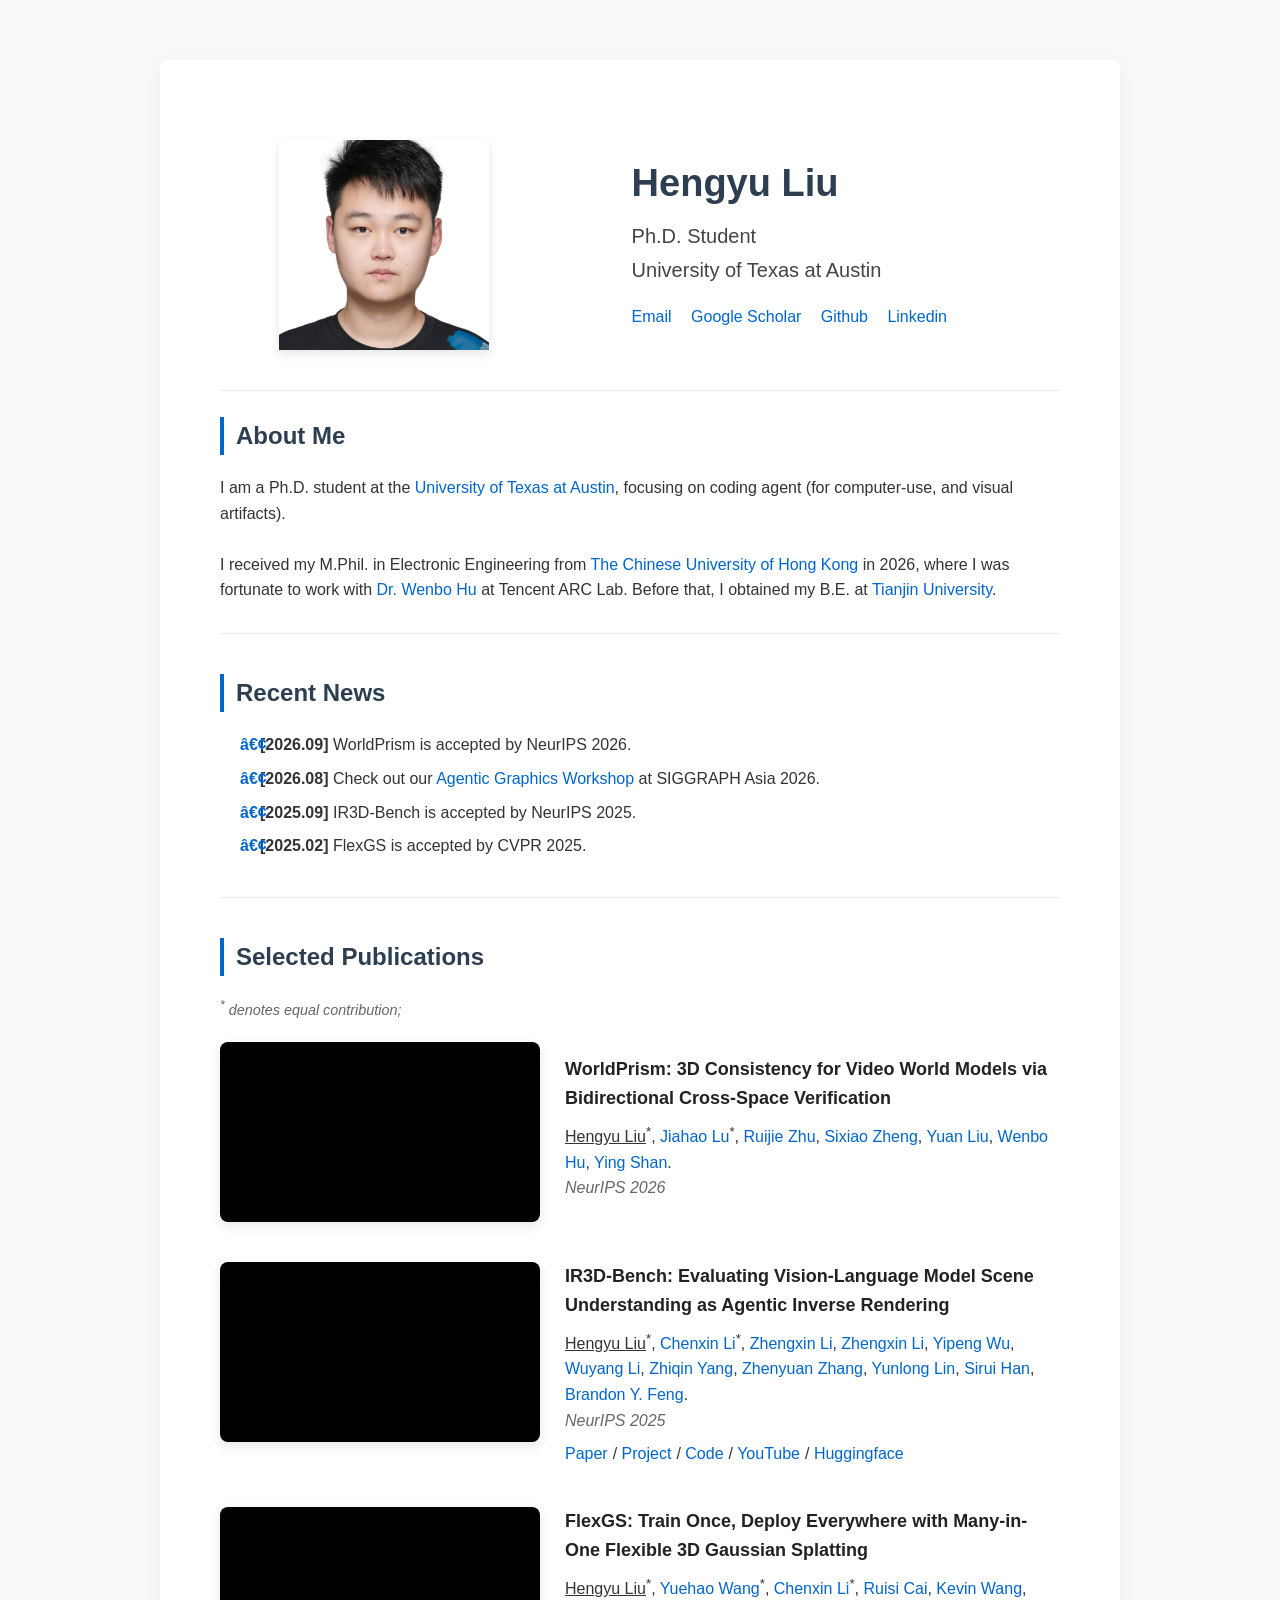
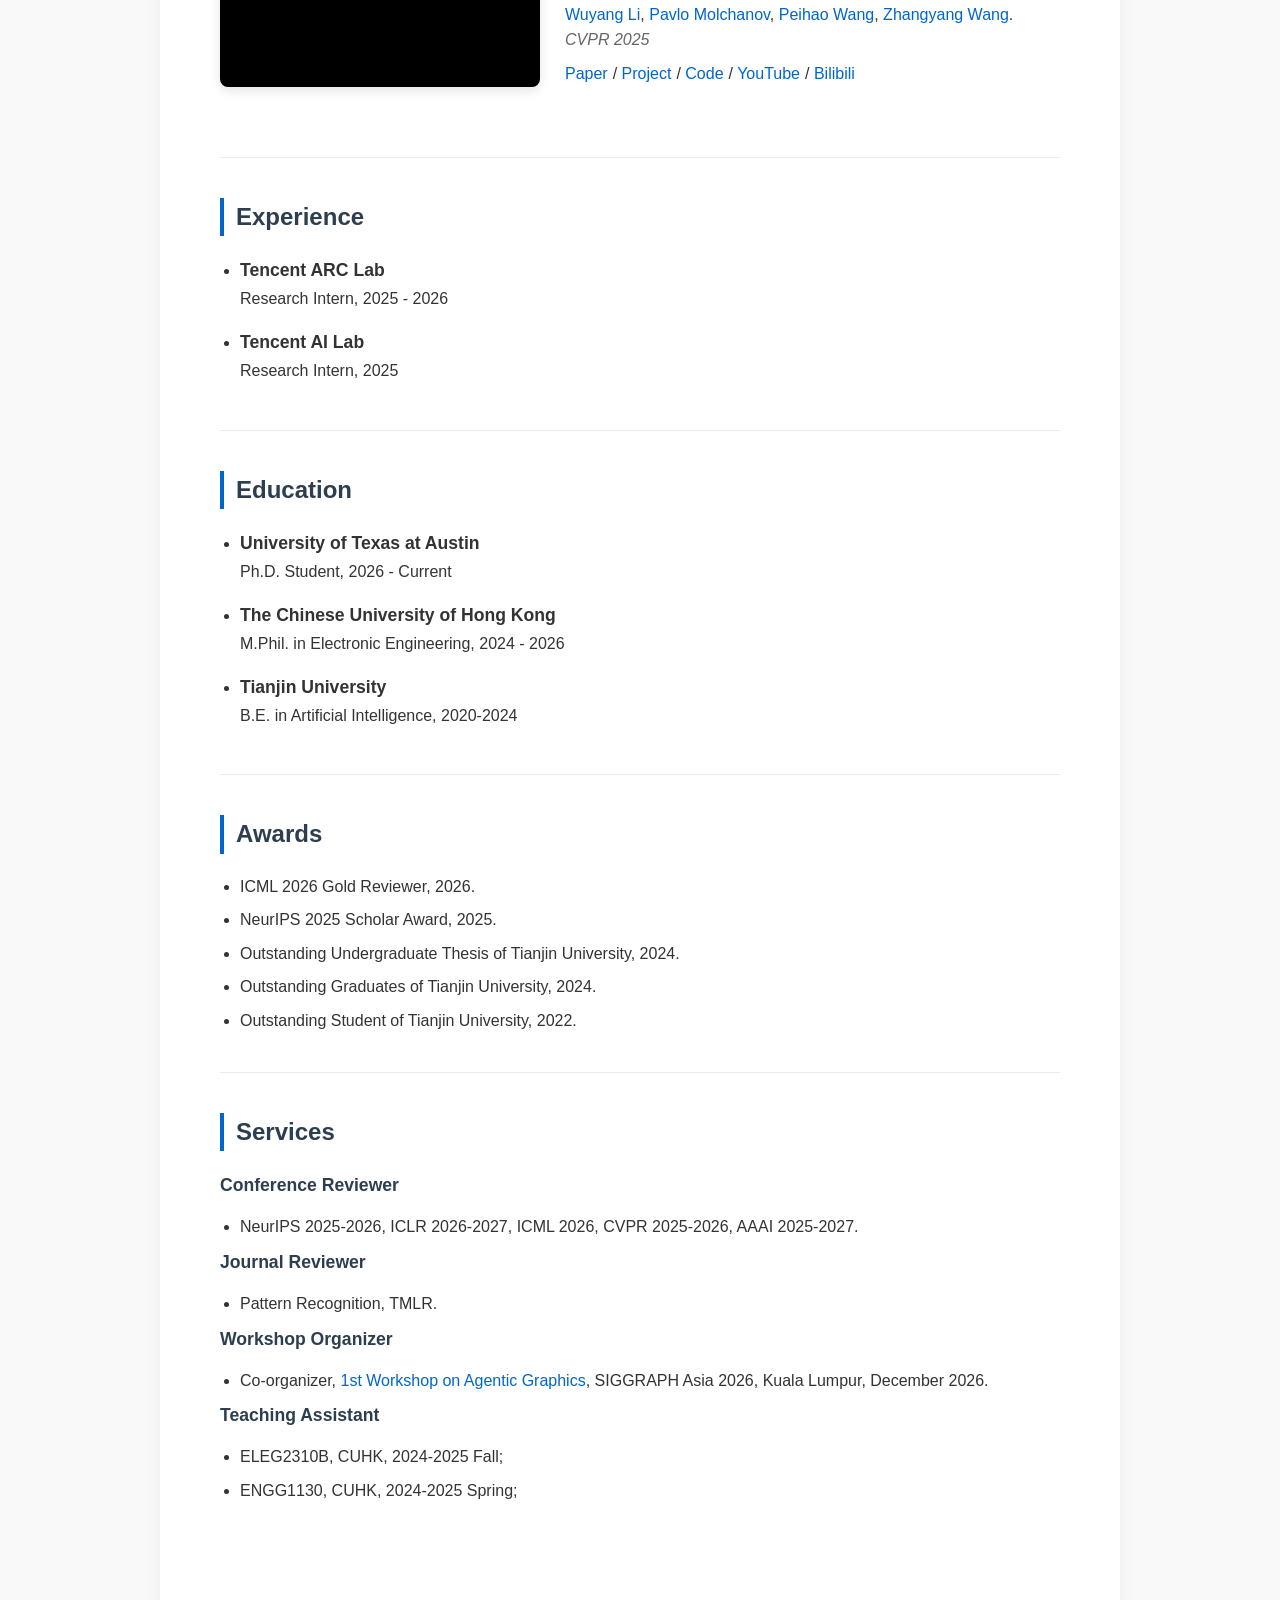
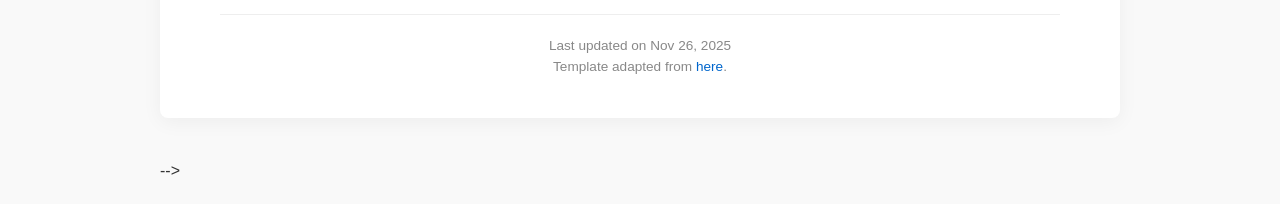
==== commit 27dabf6d: "Fix formatting of internship dates in index.html" ====
--- a/index.html
+++ b/index.html
@@ -618,7 +618,7 @@
 <ul class="edu-list">
 <li>
 <div class="edu-school">Tencent ARC Lab</div>
-<div>Research Intern, 2025-2026</div>
+<div>Research Intern, 2025 - 2026</div>
 </li>
 <li>
 <div class="edu-school">Tencent AI Lab</div>
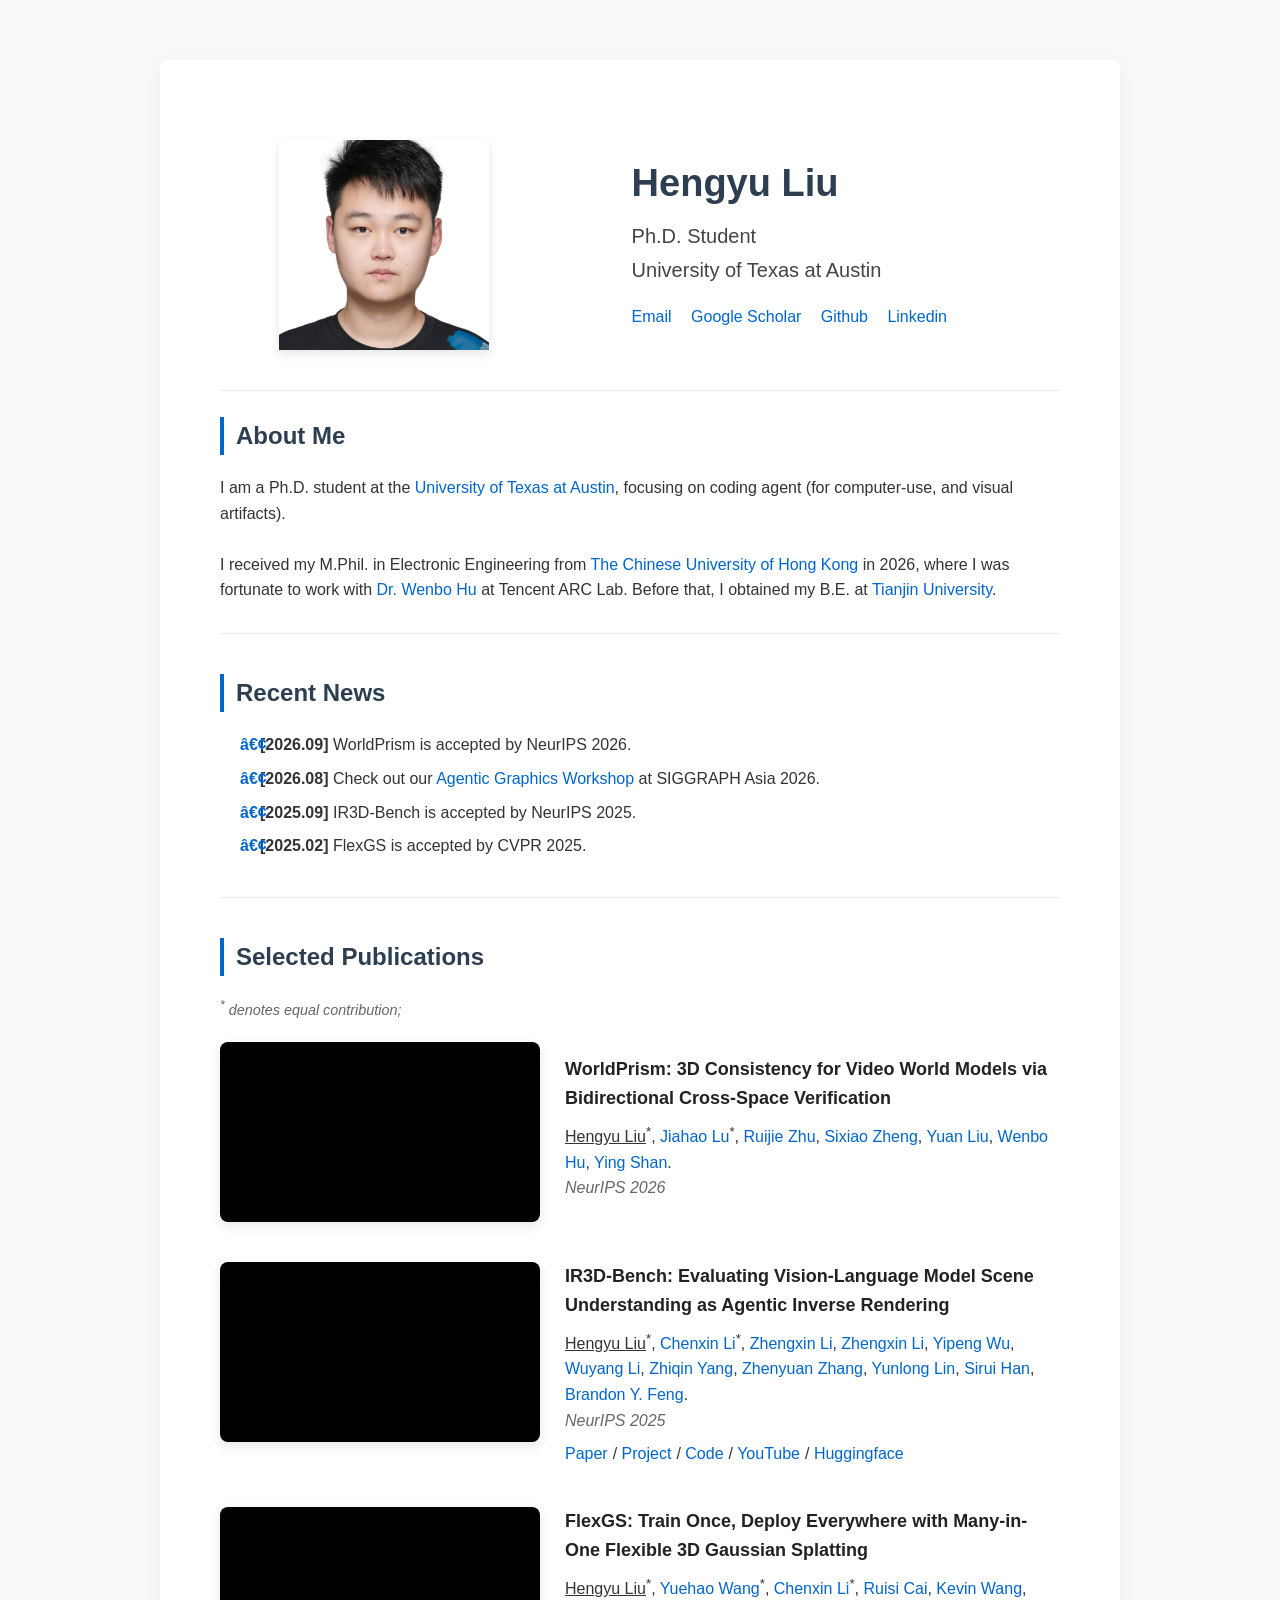
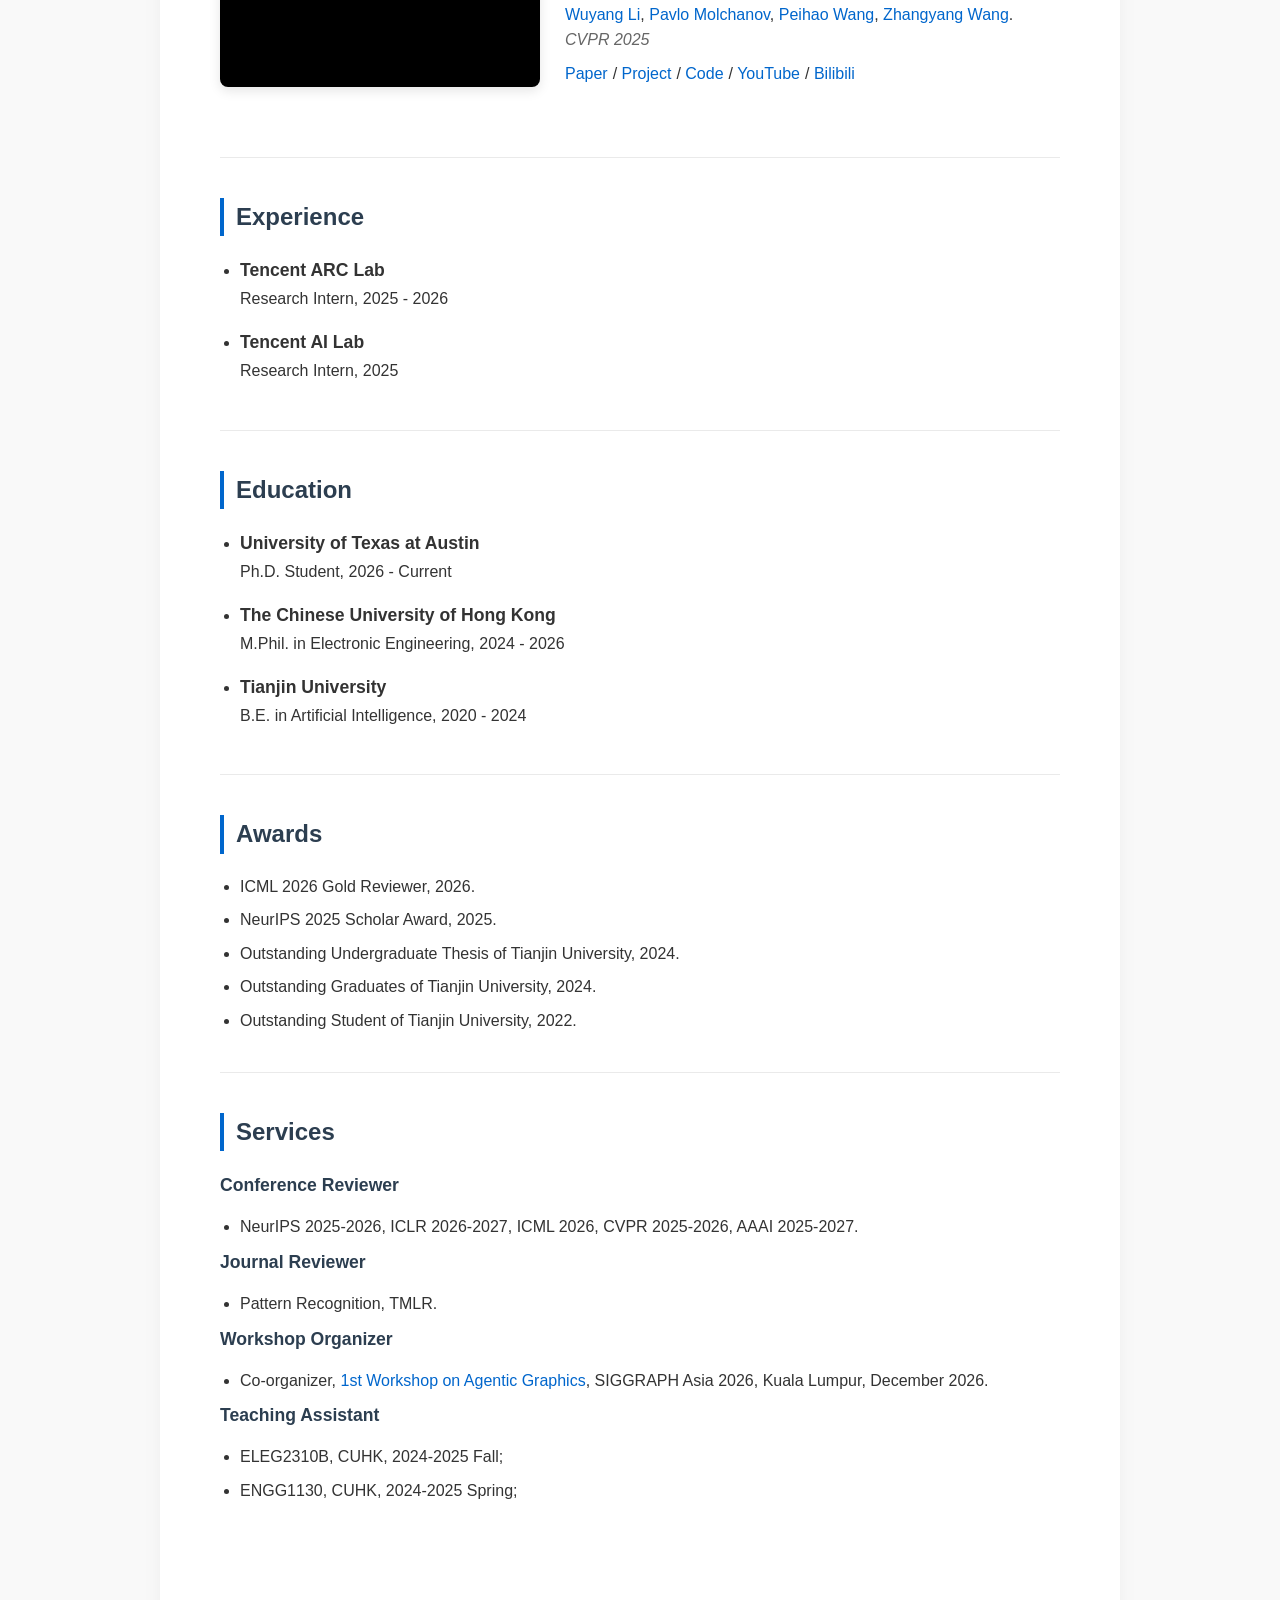
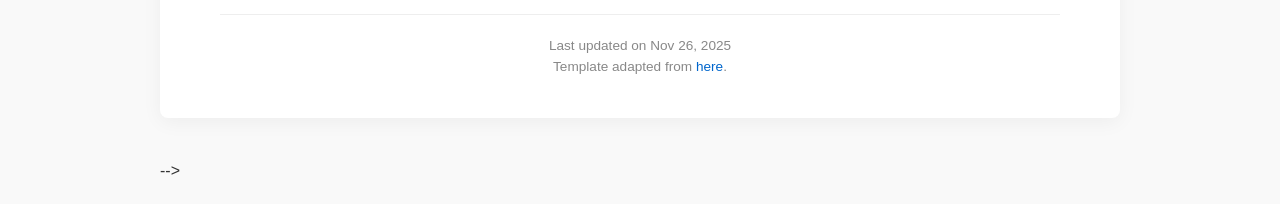
==== commit b636f8e6: "Fix spacing in education section of index.html" ====
--- a/index.html
+++ b/index.html
@@ -643,7 +643,7 @@
 </li>
 <li>
 <div class="edu-school">Tianjin University</div>
-<div>B.E. in Artificial Intelligence, 2020-2024</div>
+<div>B.E. in Artificial Intelligence, 2020 - 2024</div>
 <!-- <div class="edu-date">Sep. 2020 - Jul. 2024</div> -->
 <!-- <div style="font-size: 0.9rem;">GPA: 3.93/4.00, Ranking: 1/69</div> -->
 </li>
